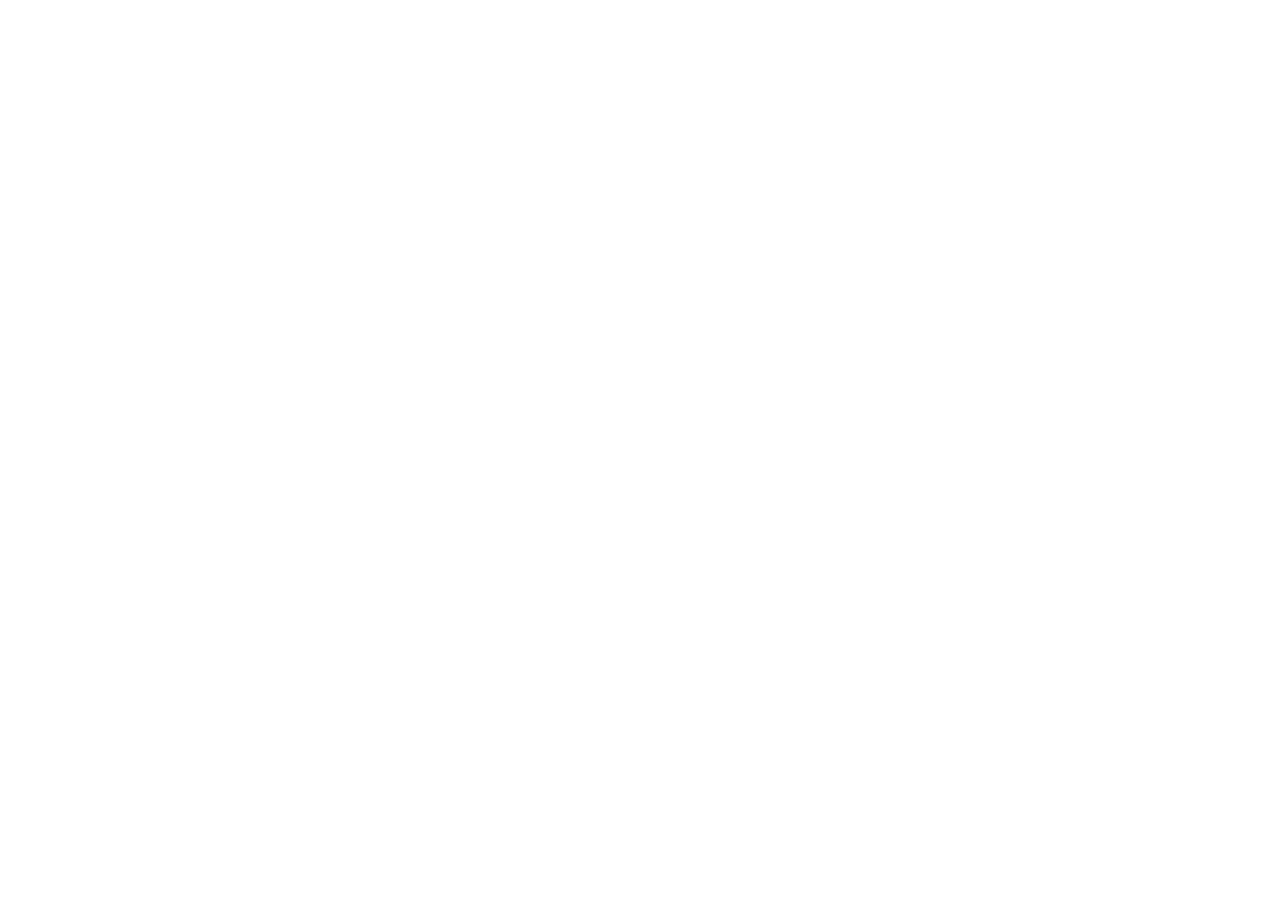
==== index.html @ 9c0ed41f "Init : création du dépôt, arborescence des fichiers et structure HTML de base" ====
<!DOCTYPE html>
<html lang="fr">
<head>
    <meta charset="UTF-8">
    <meta name="viewport" content="width=device-width, initial-scale=1.0">
    <title>AfriTalent - Accueil</title>
    <link href="https://cdn.jsdelivr.net/npm/bootstrap@5.3.3/dist/css/bootstrap.min.css" rel="stylesheet">
    <link rel="stylesheet" href="css/style.css">
</head>
<body>
    
    <script src="js/main.js"></script>
</body>
</html>
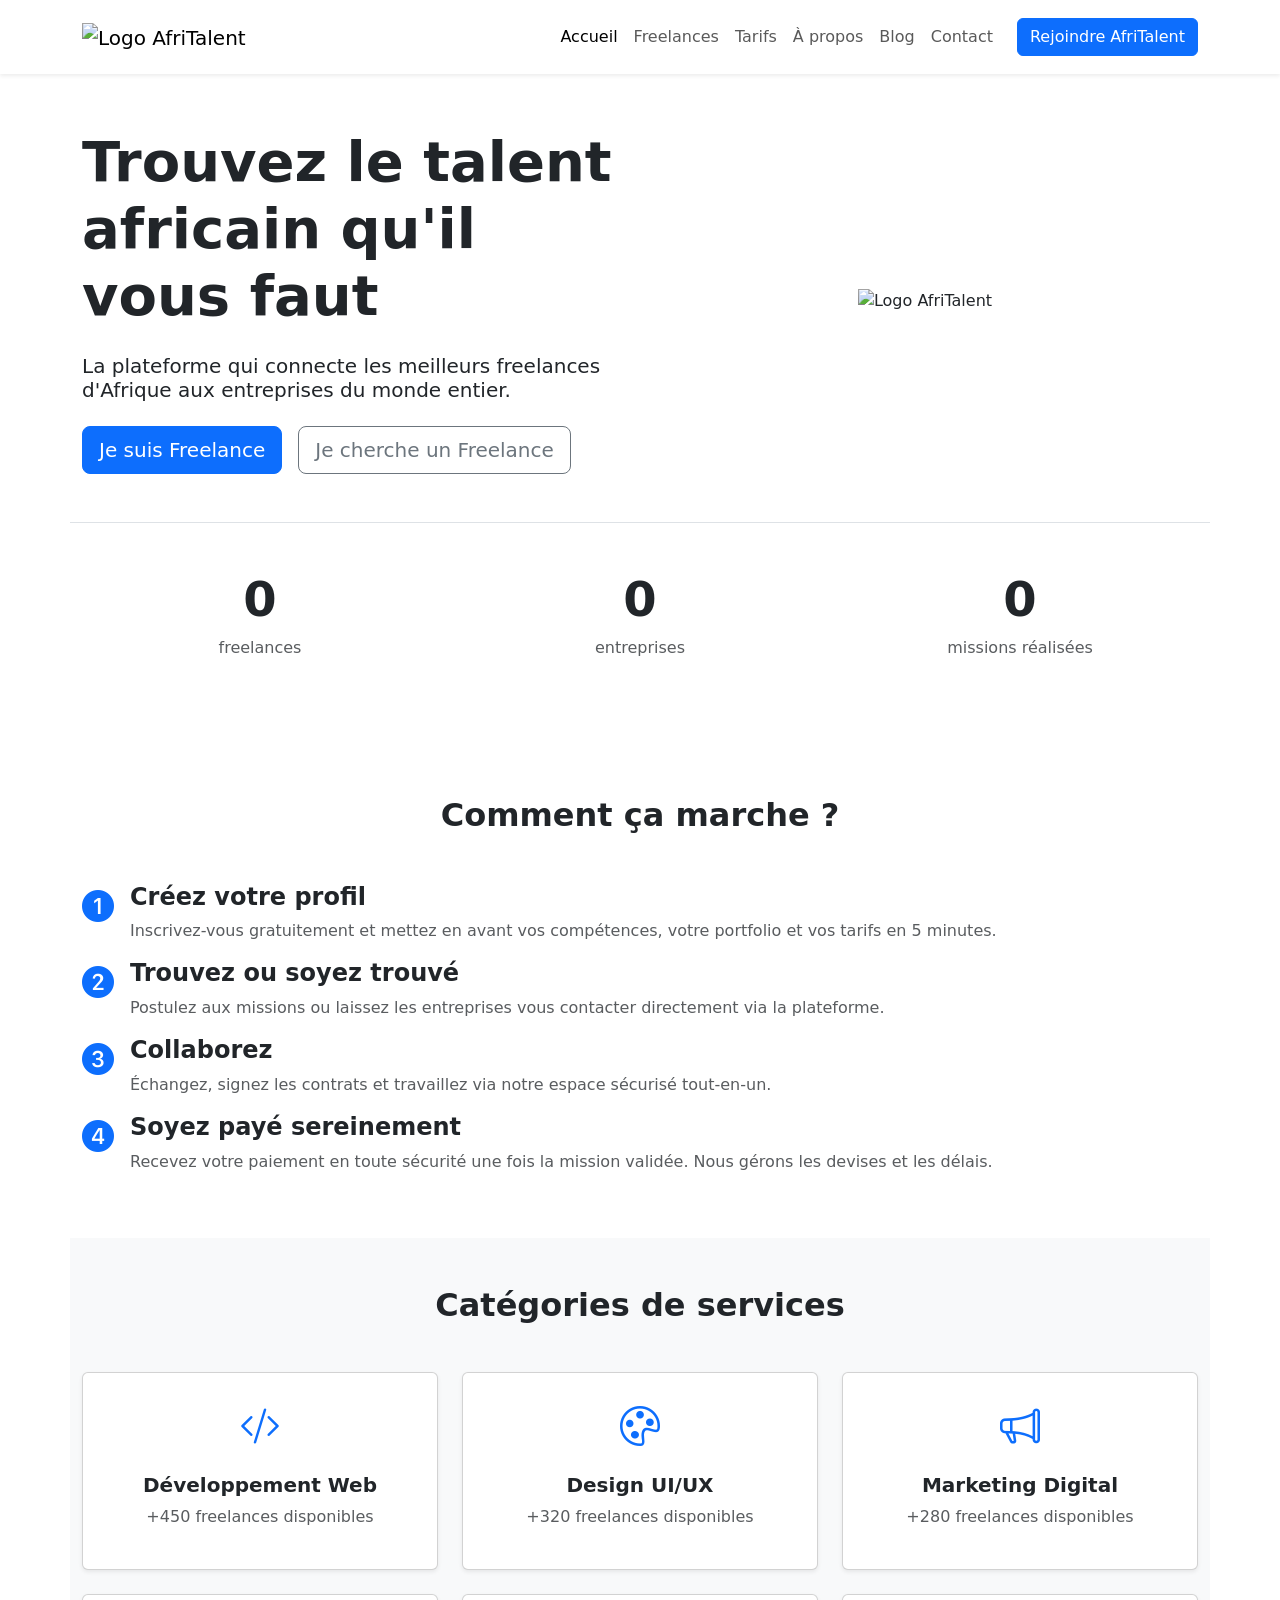
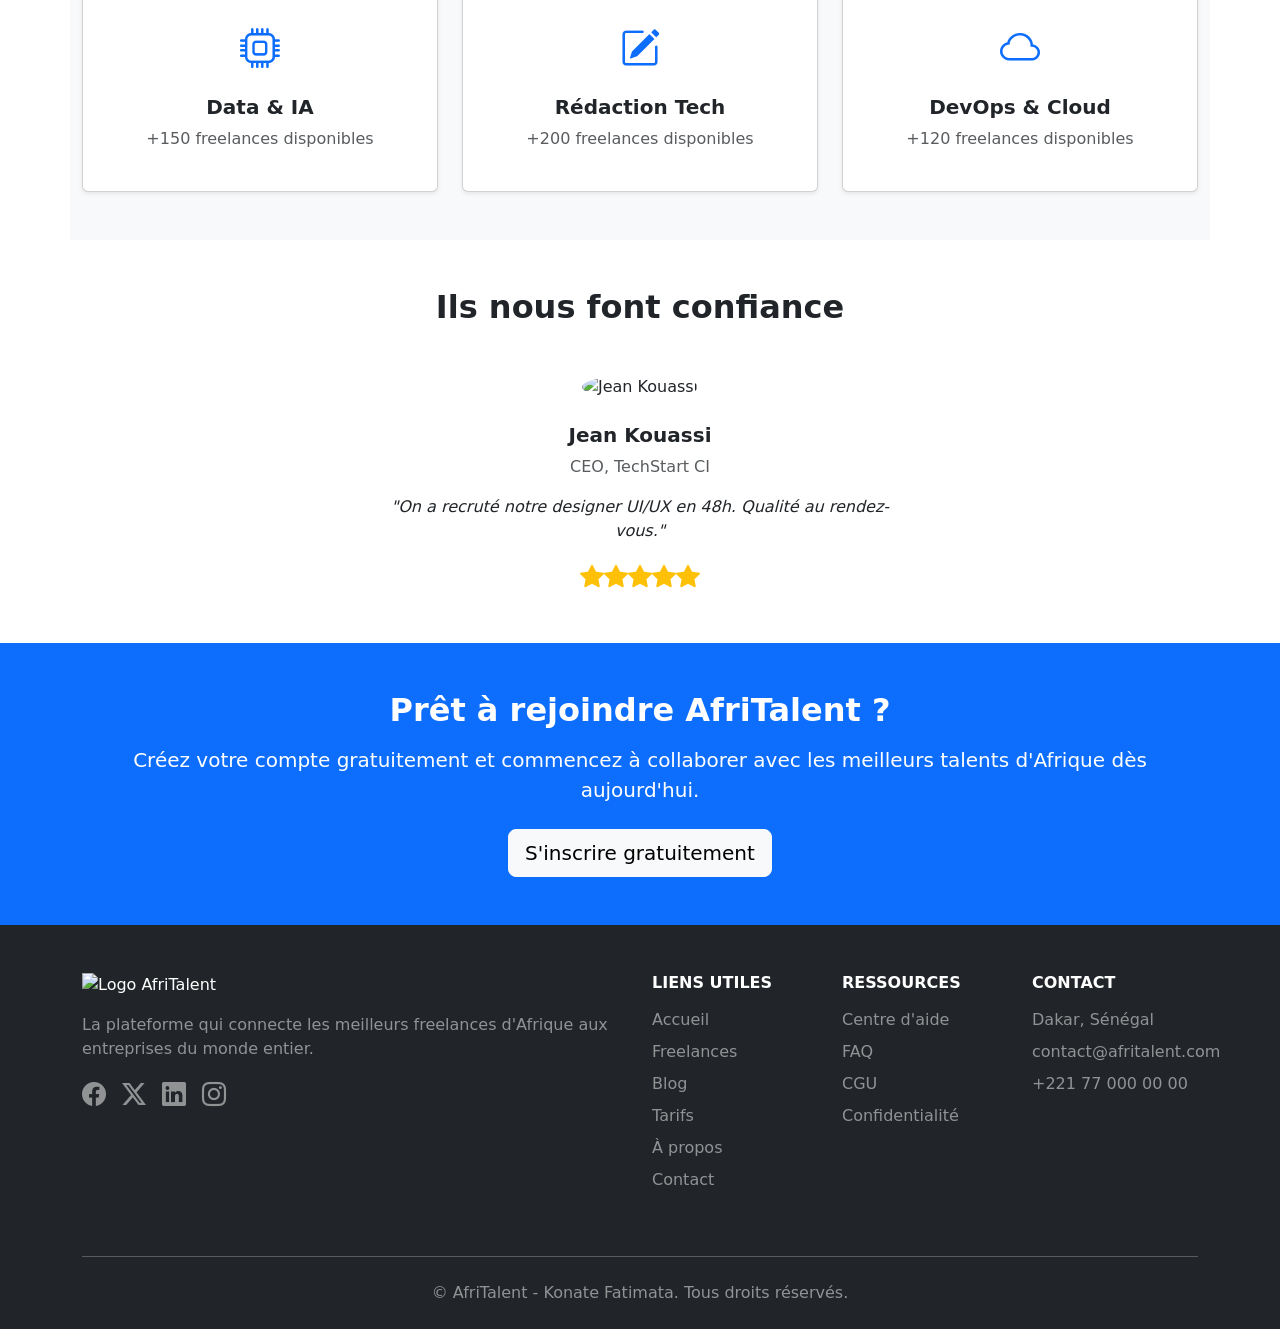
==== commit ca69531a: "feat: ajout pages about et contact avec validation JS" ====
--- a/index.html
+++ b/index.html
@@ -5,10 +5,284 @@
     <meta name="viewport" content="width=device-width, initial-scale=1.0">
     <title>AfriTalent - Accueil</title>
     <link href="https://cdn.jsdelivr.net/npm/bootstrap@5.3.3/dist/css/bootstrap.min.css" rel="stylesheet">
+    <link href="https://cdn.jsdelivr.net/npm/bootstrap-icons@1.11.3/font/bootstrap-icons.css" rel="stylesheet">
+    <link rel="preconnect" href="https://fonts.googleapis.com">
+    <link rel="preconnect" href="https://fonts.gstatic.com" crossorigin>
+    <link href="https://fonts.googleapis.com/css2?family=Inter:wght@400;600;700;800&display=swap" rel="stylesheet">
     <link rel="stylesheet" href="css/style.css">
 </head>
 <body>
-    
+    <header>
+        <nav class="navbar navbar-expand-lg bg-white shadow-sm py-3 fixed-top">
+            <div class="container">
+                <a class="navbar-brand" href="index.html">
+                    <img src="https://via.placeholder.com/120x40?text=AfriTalent" alt="Logo AfriTalent">
+                </a>
+                <button class="navbar-toggler" type="button" data-bs-toggle="collapse" data-bs-target="#navbarNav">
+                    <span class="navbar-toggler-icon"></span>
+                </button>
+                <div class="collapse navbar-collapse" id="navbarNav">
+                    <ul class="navbar-nav ms-auto align-items-center">
+                        <li class="nav-item"><a class="nav-link active" href="index.html">Accueil</a></li>
+                        <li class="nav-item"><a class="nav-link" href="freelances.html">Freelances</a></li>
+                        <li class="nav-item"><a class="nav-link" href="tarifs.html">Tarifs</a></li>
+                        <li class="nav-item"><a class="nav-link" href="about.html">À propos</a></li>
+                        <li class="nav-item"><a class="nav-link" href="#">Blog</a></li>
+                        <li class="nav-item"><a class="nav-link" href="contact.html">Contact</a></li>
+                        <li class="nav-item ms-lg-3">
+                            <a class="btn btn-primary" href="#">Rejoindre AfriTalent</a>
+                        </li>
+                    </ul>
+                </div>
+            </div>
+        </nav>
+    </header>
+
+    <main style="margin-top: 80px;">
+        <!-- SECTION HERO -->
+        <section class="container py-5">
+            <div class="row align-items-center">
+                <div class="col-lg-6">
+                    <h1 class="display-4 fw-bold mb-4">Trouvez le talent africain qu'il vous faut</h1>
+                    <h2 class="lead mb-4">La plateforme qui connecte les meilleurs freelances d'Afrique aux entreprises du monde entier.</h2>
+                    <div class="d-flex gap-3">
+                        <a href="freelances.html" class="btn btn-primary btn-lg">Je suis Freelance</a>
+                        <a href="#" class="btn btn-outline-secondary btn-lg">Je cherche un Freelance</a>
+                    </div>
+                </div>
+                <div class="col-lg-6 text-center">
+                    <img src="https://via.placeholder.com/500x400?text=AfriTalent+Logo" alt="Logo AfriTalent" class="img-fluid">
+                </div>
+            </div>
+        </section>
+
+        <!-- SECTION STATS -->
+        <section class="container text-center py-5 border-top">
+            <div class="row">
+                <div class="col-md-4 mb-4">
+                    <h2 class="display-5 fw-bold counter" data-target="500">0</h2>
+                    <p class="text-muted">freelances</p>
+                </div>
+                <div class="col-md-4 mb-4">
+                    <h2 class="display-5 fw-bold counter" data-target="800">0</h2>
+                    <p class="text-muted">entreprises</p>
+                </div>
+                <div class="col-md-4 mb-4">
+                    <h2 class="display-5 fw-bold counter" data-target="12000">0</h2>
+                    <p class="text-muted">missions réalisées</p>
+                </div>
+            </div>
+        </section>
+
+        <!-- SECTION COMMENT ÇA MARCHE - BENTO GRID -->
+<section class="container py-5">
+    <h2 class="fw-bold text-center mb-5">Comment ça marche ?</h2>
+    <div class="bento-grid">
+        <div class="bento-item bento-1">
+            <div class="d-flex align-items-start gap-3">
+                <i class="bi bi-1-circle-fill text-primary fs-2"></i>
+                <div>
+                    <h4 class="fw-bold">Créez votre profil</h4>
+                    <p class="text-muted">Inscrivez-vous gratuitement et mettez en avant vos compétences, votre portfolio et vos tarifs en 5 minutes.</p>
+                </div>
+            </div>
+        </div> 
+        <div class="bento-item bento-2">
+            <div class="d-flex align-items-start gap-3">
+                <i class="bi bi-2-circle-fill text-primary fs-2"></i>
+                <div>
+                    <h4 class="fw-bold">Trouvez ou soyez trouvé</h4>
+                    <p class="text-muted">Postulez aux missions ou laissez les entreprises vous contacter directement via la plateforme.</p>
+                </div>
+            </div>
+        </div> 
+        <div class="bento-item bento-3">
+            <div class="d-flex align-items-start gap-3">
+                <i class="bi bi-3-circle-fill text-primary fs-2"></i>
+                <div>
+                    <h4 class="fw-bold">Collaborez</h4>
+                    <p class="text-muted">Échangez, signez les contrats et travaillez via notre espace sécurisé tout-en-un.</p>
+                </div>
+            </div>
+        </div> 
+        <div class="bento-item bento-4">
+            <div class="d-flex align-items-start gap-3">
+                <i class="bi bi-4-circle-fill text-primary fs-2"></i>
+                <div>
+                    <h4 class="fw-bold">Soyez payé sereinement</h4>
+                    <p class="text-muted">Recevez votre paiement en toute sécurité une fois la mission validée. Nous gérons les devises et les délais.</p>
+                </div>
+            </div>
+        </div>
+    </div>
+</section>
+
+        <!-- SECTION CATÉGORIES DE SERVICES -->
+<section class="container py-5 bg-light">
+    <h2 class="fw-bold text-center mb-5">Catégories de services</h2>
+    <div class="row g-4">
+        <div class="col-md-4">
+            <div class="card h-100 text-center p-4 shadow-sm service-card">
+                <i class="bi bi-code-slash text-primary fs-1 mb-3"></i>
+                <h5 class="fw-bold">Développement Web</h5>
+                <p class="text-muted">+450 freelances disponibles</p>
+            </div>
+        </div> 
+        <div class="col-md-4">
+            <div class="card h-100 text-center p-4 shadow-sm service-card">
+                <i class="bi bi-palette text-primary fs-1 mb-3"></i>
+                <h5 class="fw-bold">Design UI/UX</h5>
+                <p class="text-muted">+320 freelances disponibles</p>
+            </div>
+        </div> 
+        <div class="col-md-4">
+            <div class="card h-100 text-center p-4 shadow-sm service-card">
+                <i class="bi bi-megaphone text-primary fs-1 mb-3"></i>
+                <h5 class="fw-bold">Marketing Digital</h5>
+                <p class="text-muted">+280 freelances disponibles</p>
+            </div>
+        </div> 
+        <div class="col-md-4">
+            <div class="card h-100 text-center p-4 shadow-sm service-card">
+                <i class="bi bi-cpu text-primary fs-1 mb-3"></i>
+                <h5 class="fw-bold">Data & IA</h5>
+                <p class="text-muted">+150 freelances disponibles</p>
+            </div>
+        </div> 
+        <div class="col-md-4">
+            <div class="card h-100 text-center p-4 shadow-sm service-card">
+                <i class="bi bi-pencil-square text-primary fs-1 mb-3"></i>
+                <h5 class="fw-bold">Rédaction Tech</h5>
+                <p class="text-muted">+200 freelances disponibles</p>
+            </div>
+        </div> 
+        <div class="col-md-4">
+            <div class="card h-100 text-center p-4 shadow-sm service-card">
+                <i class="bi bi-cloud text-primary fs-1 mb-3"></i>
+                <h5 class="fw-bold">DevOps & Cloud</h5>
+                <p class="text-muted">+120 freelances disponibles</p>
+            </div>
+        </div> 
+    </div>
+</section>
+
+        <!-- SECTION TÉMOIGNAGES -->
+<section class="container py-5">
+    <h2 class="fw-bold text-center mb-5">Ils nous font confiance</h2>
+    <div id="carouselTémoignages" class="carousel slide" data-bs-ride="carousel">
+        <div class="carousel-inner">
+            <div class="carousel-item active text-center">
+                <div class="row justify-content-center">
+                    <div class="col-lg-6">
+                        <img src="https://i.pravatar.cc/100?img=1" class="rounded-circle mb-4" alt="Jean Kouassi" width="100" height="100">
+                        <h5 class="fw-bold">Jean Kouassi</h5>
+                        <p class="text-muted">CEO, TechStart CI</p>
+                        <p class="fst-italic">"On a recruté notre designer UI/UX en 48h. Qualité au rendez-vous."</p>
+                        <div class="text-warning fs-4">
+                            <i class="bi bi-star-fill"></i><i class="bi bi-star-fill"></i><i class="bi bi-star-fill"></i><i class="bi bi-star-fill"></i><i class="bi bi-star-fill"></i>
+                        </div>
+                    </div>
+                </div>
+            </div>
+            <div class="carousel-item text-center">
+                <div class="row justify-content-center">
+                    <div class="col-lg-6">
+                        <img src="https://i.pravatar.cc/100?img=5" class="rounded-circle mb-4" alt="Aminata DIOP" width="100" height="100">
+                        <h5 class="fw-bold">Aminata DIOP</h5>
+                        <p class="text-muted">Développeuse Web Freelance</p>
+                        <p class="fst-italic">"AfriTalent m'a permis de trouver des clients internationaux en 1 semaine. La plateforme est simple et les paiements sont sécurisés."</p>
+                        <div class="text-warning fs-4">
+                            <i class="bi bi-star-fill"></i><i class="bi bi-star-fill"></i><i class="bi bi-star-fill"></i><i class="bi bi-star-fill"></i><i class="bi bi-star-fill"></i>
+                        </div>
+                    </div>
+                </div>
+            </div>
+            <div class="carousel-item text-center">
+                <div class="row justify-content-center">
+                    <div class="col-lg-6">
+                        <img src="https://i.pravatar.cc/100?img=3" class="rounded-circle mb-4" alt="Moussa KANE" width="100" height="100">
+                        <h5 class="fw-bold">Moussa KANE</h5>
+                        <p class="text-muted">Designer UI/UX</p>
+                        <p class="fst-italic">"Enfin une plateforme qui valorise vraiment les talents africains. J'ai triplé mes revenus en 3 mois grâce à AfriTalent."</p>
+                        <div class="text-warning fs-4">
+                            <i class="bi bi-star-fill"></i><i class="bi bi-star-fill"></i><i class="bi bi-star-fill"></i><i class="bi bi-star-fill"></i><i class="bi bi-star-fill"></i>
+                        </div>
+                    </div>
+                </div>
+            </div>
+        </div>
+        
+        <button class="carousel-control-prev" type="button" data-bs-target="#carouselTémoignages" data-bs-slide="prev">
+            <span class="carousel-control-prev-icon" aria-hidden="true"></span>
+            <span class="visually-hidden">Précédent</span>
+        </button>
+        <button class="carousel-control-next" type="button" data-bs-target="#carouselTémoignages" data-bs-slide="next">
+            <span class="carousel-control-next-icon" aria-hidden="true"></span>
+            <span class="visually-hidden">Suivant</span>
+        </button>
+    </div>
+</section>
+
+        <!-- SECTION APPEL À L'ACTION CTA -->
+        <section class="container-fluid text-center py-5 bg-primary text-white">
+            <div class="container">
+                <h2 class="fw-bold mb-3">Prêt à rejoindre AfriTalent ?</h2>
+                <p class="lead mb-4">Créez votre compte gratuitement et commencez à collaborer avec les meilleurs talents d'Afrique dès aujourd'hui.</p>
+                <a href="#" class="btn btn-light btn-lg">S'inscrire gratuitement</a>
+            </div>
+        </section>
+    </main>
+
+    <footer class="bg-dark text-white pt-5 pb-4">
+        <div class="container">
+            <div class="row">
+                <div class="col-lg-6 mb-4">
+                    <img src="https://via.placeholder.com/120x40?text=AfriTalent" alt="Logo AfriTalent" class="mb-3">
+                    <p class="text-white-50">La plateforme qui connecte les meilleurs freelances d'Afrique aux entreprises du monde entier.</p>
+                    <div class="d-flex gap-3">
+                        <a href="#" class="text-white-50"><i class="bi bi-facebook fs-4"></i></a>
+                        <a href="#" class="text-white-50"><i class="bi bi-twitter-x fs-4"></i></a>
+                        <a href="#" class="text-white-50"><i class="bi bi-linkedin fs-4"></i></a>
+                        <a href="#" class="text-white-50"><i class="bi bi-instagram fs-4"></i></a>
+                    </div>
+                </div>
+                <div class="col-lg-2 col-md-6 mb-4">
+                    <h6 class="fw-bold mb-3">LIENS UTILES</h6>
+                    <ul class="list-unstyled">
+                        <li class="mb-2"><a href="index.html" class="text-white-50 text-decoration-none">Accueil</a></li>
+                        <li class="mb-2"><a href="freelances.html" class="text-white-50 text-decoration-none">Freelances</a></li>
+                        <li class="mb-2"><a href="#" class="text-white-50 text-decoration-none">Blog</a></li>
+                        <li class="mb-2"><a href="tarifs.html" class="text-white-50 text-decoration-none">Tarifs</a></li>
+                        <li class="mb-2"><a href="about.html" class="text-white-50 text-decoration-none">À propos</a></li>
+                        <li class="mb-2"><a href="contact.html" class="text-white-50 text-decoration-none">Contact</a></li>
+                    </ul>
+                </div>
+                <div class="col-lg-2 col-md-6 mb-4">
+                    <h6 class="fw-bold mb-3">RESSOURCES</h6>
+                    <ul class="list-unstyled">
+                        <li class="mb-2"><a href="#" class="text-white-50 text-decoration-none">Centre d'aide</a></li>
+                        <li class="mb-2"><a href="#" class="text-white-50 text-decoration-none">FAQ</a></li>
+                        <li class="mb-2"><a href="#" class="text-white-50 text-decoration-none">CGU</a></li>
+                        <li class="mb-2"><a href="#" class="text-white-50 text-decoration-none">Confidentialité</a></li>
+                    </ul>
+                </div>
+                <div class="col-lg-2 col-md-6 mb-4">
+                    <h6 class="fw-bold mb-3">CONTACT</h6>
+                    <ul class="list-unstyled text-white-50">
+                        <li class="mb-2">Dakar, Sénégal</li>
+                        <li class="mb-2">contact@afritalent.com</li>
+                        <li class="mb-2">+221 77 000 00 00</li>
+                    </ul>
+                </div>
+            </div>
+            <hr class="my-4 bg-secondary">
+            <div class="text-center text-white-50">
+                <p class="mb-0">&copy; <span id="currentYear"></span> AfriTalent - Konate Fatimata. Tous droits réservés.</p>
+            </div>
+        </div>
+    </footer>
+
+    <script src="https://cdn.jsdelivr.net/npm/bootstrap@5.3.3/dist/js/bootstrap.bundle.min.js"></script>
     <script src="js/main.js"></script>
 </body>
 </html>
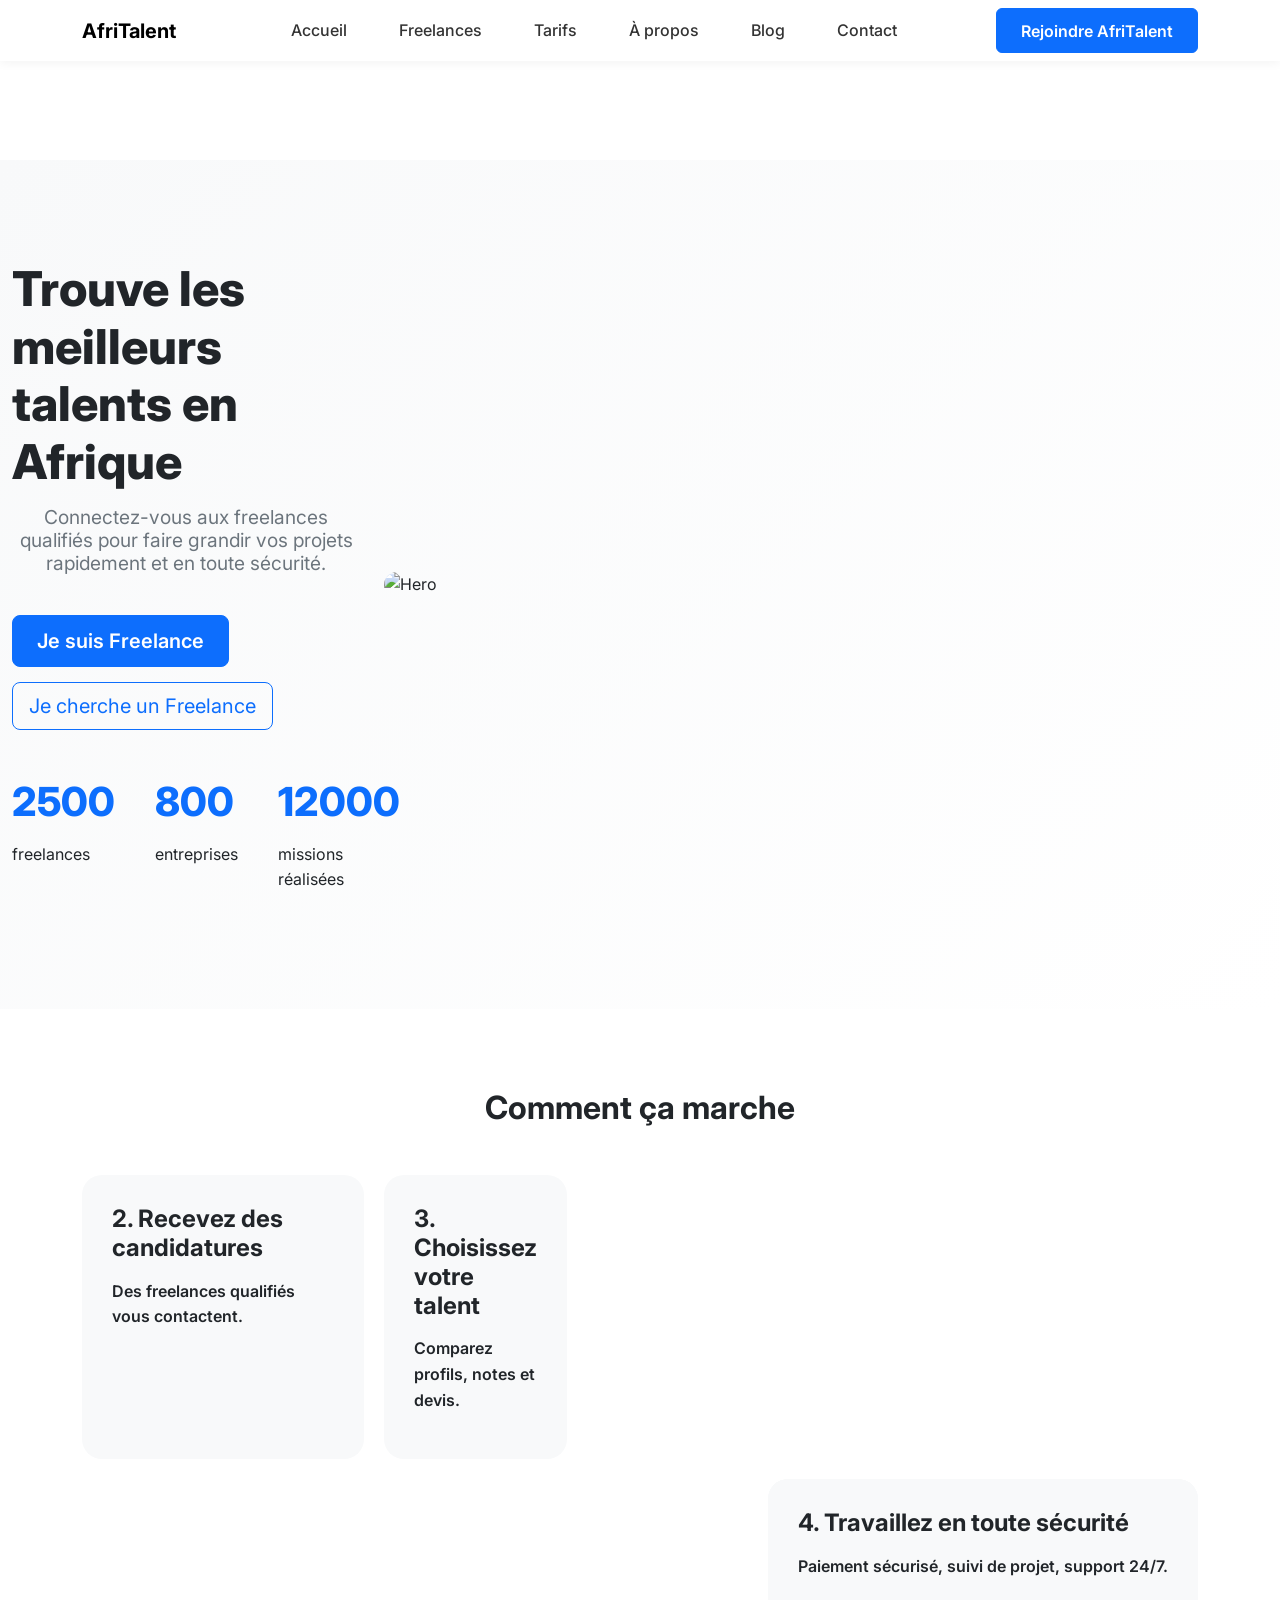
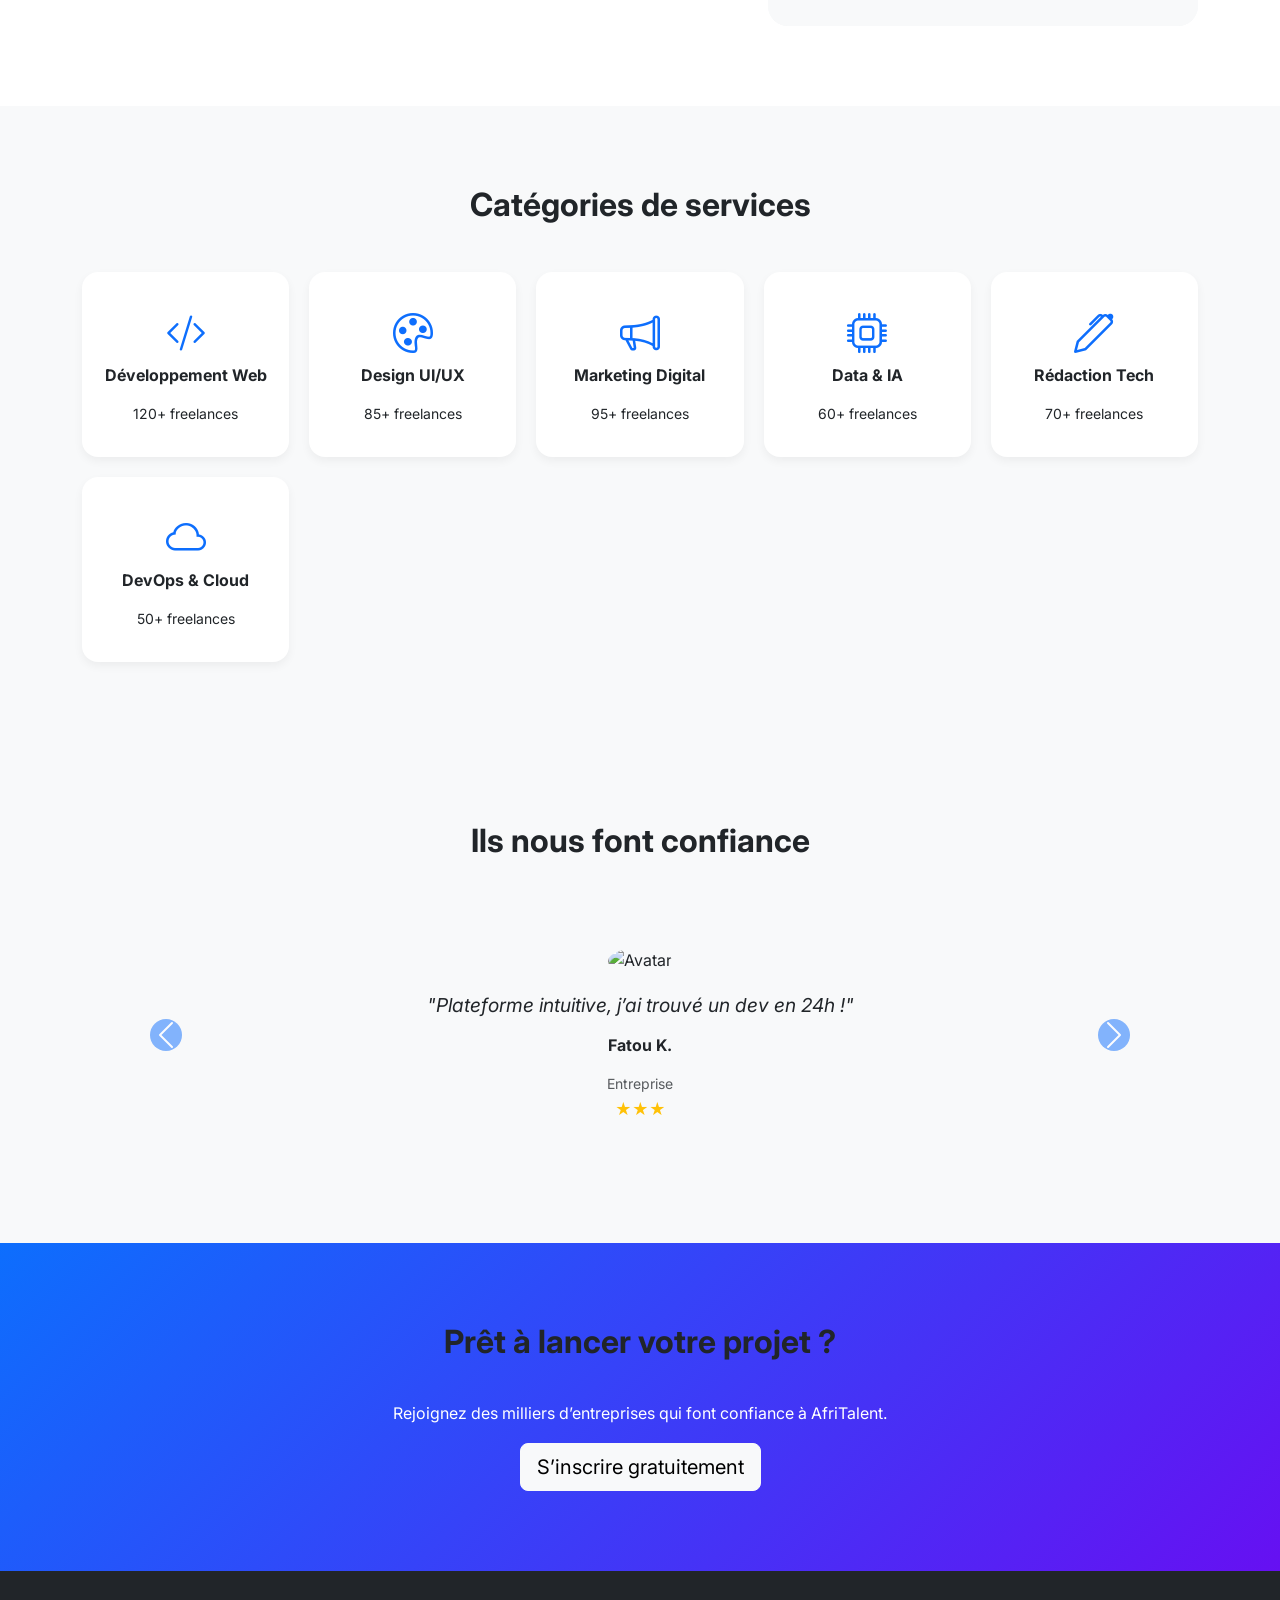
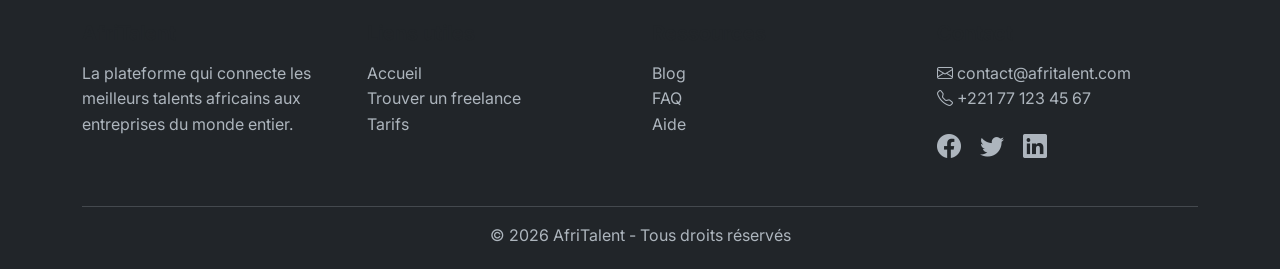
==== commit 05a38463: "Commit 4 : Page d'accueil complète - hero, bento, services, témoignages, CTA, footer" ====
--- a/index.html
+++ b/index.html
@@ -1,288 +1,228 @@
 <!DOCTYPE html>
 <html lang="fr">
 <head>
-    <meta charset="UTF-8">
-    <meta name="viewport" content="width=device-width, initial-scale=1.0">
-    <title>AfriTalent - Accueil</title>
-    <link href="https://cdn.jsdelivr.net/npm/bootstrap@5.3.3/dist/css/bootstrap.min.css" rel="stylesheet">
-    <link href="https://cdn.jsdelivr.net/npm/bootstrap-icons@1.11.3/font/bootstrap-icons.css" rel="stylesheet">
-    <link rel="preconnect" href="https://fonts.googleapis.com">
-    <link rel="preconnect" href="https://fonts.gstatic.com" crossorigin>
-    <link href="https://fonts.googleapis.com/css2?family=Inter:wght@400;600;700;800&display=swap" rel="stylesheet">
-    <link rel="stylesheet" href="css/style.css">
+  <meta charset="UTF-8">
+  <meta name="viewport" content="width=device-width, initial-scale=1.0">
+  <title>AfriTalent - Accueil</title>
+
+  <link href="https://cdn.jsdelivr.net/npm/bootstrap@5.3.3/dist/css/bootstrap.min.css" rel="stylesheet">
+  <link href="https://cdn.jsdelivr.net/npm/bootstrap-icons@1.11.3/font/bootstrap-icons.css" rel="stylesheet">
+  <link href="https://fonts.googleapis.com/css2?family=Inter:wght@400;600;700;800&display=swap" rel="stylesheet">
+  <link rel="stylesheet" href="css/style.css">
 </head>
 <body>
-    <header>
-        <nav class="navbar navbar-expand-lg bg-white shadow-sm py-3 fixed-top">
-            <div class="container">
-                <a class="navbar-brand" href="index.html">
-                    <img src="https://via.placeholder.com/120x40?text=AfriTalent" alt="Logo AfriTalent">
-                </a>
-                <button class="navbar-toggler" type="button" data-bs-toggle="collapse" data-bs-target="#navbarNav">
-                    <span class="navbar-toggler-icon"></span>
-                </button>
-                <div class="collapse navbar-collapse" id="navbarNav">
-                    <ul class="navbar-nav ms-auto align-items-center">
-                        <li class="nav-item"><a class="nav-link active" href="index.html">Accueil</a></li>
-                        <li class="nav-item"><a class="nav-link" href="freelances.html">Freelances</a></li>
-                        <li class="nav-item"><a class="nav-link" href="tarifs.html">Tarifs</a></li>
-                        <li class="nav-item"><a class="nav-link" href="about.html">À propos</a></li>
-                        <li class="nav-item"><a class="nav-link" href="#">Blog</a></li>
-                        <li class="nav-item"><a class="nav-link" href="contact.html">Contact</a></li>
-                        <li class="nav-item ms-lg-3">
-                            <a class="btn btn-primary" href="#">Rejoindre AfriTalent</a>
-                        </li>
-                    </ul>
-                </div>
-            </div>
-        </nav>
-    </header>
-
-    <main style="margin-top: 80px;">
-        <!-- SECTION HERO -->
-        <section class="container py-5">
-            <div class="row align-items-center">
-                <div class="col-lg-6">
-                    <h1 class="display-4 fw-bold mb-4">Trouvez le talent africain qu'il vous faut</h1>
-                    <h2 class="lead mb-4">La plateforme qui connecte les meilleurs freelances d'Afrique aux entreprises du monde entier.</h2>
-                    <div class="d-flex gap-3">
-                        <a href="freelances.html" class="btn btn-primary btn-lg">Je suis Freelance</a>
-                        <a href="#" class="btn btn-outline-secondary btn-lg">Je cherche un Freelance</a>
-                    </div>
-                </div>
-                <div class="col-lg-6 text-center">
-                    <img src="https://via.placeholder.com/500x400?text=AfriTalent+Logo" alt="Logo AfriTalent" class="img-fluid">
-                </div>
-            </div>
-        </section>
-
-        <!-- SECTION STATS -->
-        <section class="container text-center py-5 border-top">
-            <div class="row">
-                <div class="col-md-4 mb-4">
-                    <h2 class="display-5 fw-bold counter" data-target="500">0</h2>
-                    <p class="text-muted">freelances</p>
-                </div>
-                <div class="col-md-4 mb-4">
-                    <h2 class="display-5 fw-bold counter" data-target="800">0</h2>
-                    <p class="text-muted">entreprises</p>
-                </div>
-                <div class="col-md-4 mb-4">
-                    <h2 class="display-5 fw-bold counter" data-target="12000">0</h2>
-                    <p class="text-muted">missions réalisées</p>
-                </div>
-            </div>
-        </section>
-
-        <!-- SECTION COMMENT ÇA MARCHE - BENTO GRID -->
-<section class="container py-5">
-    <h2 class="fw-bold text-center mb-5">Comment ça marche ?</h2>
-    <div class="bento-grid">
-        <div class="bento-item bento-1">
-            <div class="d-flex align-items-start gap-3">
-                <i class="bi bi-1-circle-fill text-primary fs-2"></i>
-                <div>
-                    <h4 class="fw-bold">Créez votre profil</h4>
-                    <p class="text-muted">Inscrivez-vous gratuitement et mettez en avant vos compétences, votre portfolio et vos tarifs en 5 minutes.</p>
-                </div>
-            </div>
-        </div> 
-        <div class="bento-item bento-2">
-            <div class="d-flex align-items-start gap-3">
-                <i class="bi bi-2-circle-fill text-primary fs-2"></i>
-                <div>
-                    <h4 class="fw-bold">Trouvez ou soyez trouvé</h4>
-                    <p class="text-muted">Postulez aux missions ou laissez les entreprises vous contacter directement via la plateforme.</p>
-                </div>
-            </div>
-        </div> 
-        <div class="bento-item bento-3">
-            <div class="d-flex align-items-start gap-3">
-                <i class="bi bi-3-circle-fill text-primary fs-2"></i>
-                <div>
-                    <h4 class="fw-bold">Collaborez</h4>
-                    <p class="text-muted">Échangez, signez les contrats et travaillez via notre espace sécurisé tout-en-un.</p>
-                </div>
-            </div>
-        </div> 
-        <div class="bento-item bento-4">
-            <div class="d-flex align-items-start gap-3">
-                <i class="bi bi-4-circle-fill text-primary fs-2"></i>
-                <div>
-                    <h4 class="fw-bold">Soyez payé sereinement</h4>
-                    <p class="text-muted">Recevez votre paiement en toute sécurité une fois la mission validée. Nous gérons les devises et les délais.</p>
-                </div>
-            </div>
-        </div>
+
+  <!-- NAVBAR -->
+  <header>
+    <nav class="navbar navbar-expand-lg bg-white fixed-top">
+      <div class="container">
+        <a class="navbar-brand fw-bold" href="index.html">AfriTalent</a>
+        <button class="navbar-toggler" type="button" data-bs-toggle="collapse" data-bs-target="#navbarNav">
+          <span class="navbar-toggler-icon"></span>
+        </button>
+        <div class="collapse navbar-collapse" id="navbarNav">
+          <ul class="navbar-nav mx-auto">
+            <li class="nav-item"><a class="nav-link" href="index.html">Accueil</a></li>
+            <li class="nav-item"><a class="nav-link" href="freelances.html">Freelances</a></li>
+            <li class="nav-item"><a class="nav-link" href="tarifs.html">Tarifs</a></li>
+            <li class="nav-item"><a class="nav-link" href="apropos.html">À propos</a></li>
+            <li class="nav-item"><a class="nav-link" href="blog.html">Blog</a></li>
+            <li class="nav-item"><a class="nav-link" href="contact.html">Contact</a></li>
+          </ul>
+          <a href="inscription.html" class="btn btn-primary">Rejoindre AfriTalent</a>
+        </div>
+      </div>
+    </nav>
+  </header>
+
+  <main>
+    <!-- HERO -->
+    <section class="hero-section">
+      <div class="container">
+        <div class="row align-items-center">
+          <div class="col-lg-6">
+            <h1>Trouve les meilleurs talents en Afrique</h1>
+            <h2>Connectez-vous aux freelances qualifiés pour faire grandir vos projets rapidement et en toute sécurité.</h2>
+            <div class="hero-cta mt-4">
+              <a href="inscription.html" class="btn btn-primary btn-lg">Je suis Freelance</a>
+              <a href="projet.html" class="btn btn-outline-primary btn-lg">Je cherche un Freelance</a>
+            </div>
+            <div class="stats-row mt-5">
+              <div class="stat-item">
+                <h3>2500</h3>
+                <p>freelances</p>
+              </div>
+              <div class="stat-item">
+                <h3>800</h3>
+                <p>entreprises</p>
+              </div>
+              <div class="stat-item">
+                <h3>12000</h3>
+                <p>missions réalisées</p>
+              </div>
+            </div>
+          </div>
+          <div class="col-lg-6">
+            <img src="img/logo-afritalent.png" alt="Hero" class="img-fluid rounded-4">
+          </div>
+        </div>
+      </div>
+    </section>
+
+    <!-- COMMENT ÇA MARCHE -->
+    <section class="bento-section">
+      <div class="container">
+        <h2 class="text-center mb-5">Comment ça marche</h2>
+        <div class="bento-grid">
+          <div class="bento-item big">
+            <h4>1. Publiez votre projet</h4>
+            <p>Décrivez ce que vous cherchez en 2 minutes.</p>
+          </div>
+          <div class="bento-item">
+            <h4>2. Recevez des candidatures</h4>
+            <p>Des freelances qualifiés vous contactent.</p>
+          </div>
+          <div class="bento-item">
+            <h4>3. Choisissez votre talent</h4>
+            <p>Comparez profils, notes et devis.</p>
+          </div>
+          <div class="bento-item wide">
+            <h4>4. Travaillez en toute sécurité</h4>
+            <p>Paiement sécurisé, suivi de projet, support 24/7.</p>
+          </div>
+        </div>
+      </div>
+    </section>
+
+    <!-- SERVICES -->
+    <section class="services-section">
+      <div class="container">
+        <h2 class="text-center mb-5">Catégories de services</h2>
+        <div class="services-grid">
+          <div class="service-card">
+            <i class="bi bi-code-slash"></i>
+            <h6>Développement Web</h6>
+            <small>120+ freelances</small>
+          </div>
+          <div class="service-card">
+            <i class="bi bi-palette"></i>
+            <h6>Design UI/UX</h6>
+            <small>85+ freelances</small>
+          </div>
+          <div class="service-card">
+            <i class="bi bi-megaphone"></i>
+            <h6>Marketing Digital</h6>
+            <small>95+ freelances</small>
+          </div>
+          <div class="service-card">
+            <i class="bi bi-cpu"></i>
+            <h6>Data & IA</h6>
+            <small>60+ freelances</small>
+          </div>
+          <div class="service-card">
+            <i class="bi bi-pen"></i>
+            <h6>Rédaction Tech</h6>
+            <small>70+ freelances</small>
+          </div>
+          <div class="service-card">
+            <i class="bi bi-cloud"></i>
+            <h6>DevOps & Cloud</h6>
+            <small>50+ freelances</small>
+          </div>
+        </div>
+      </div>
+    </section>
+
+    <!-- TEMOIGNAGES -->
+    <section class="testimonial-section">
+      <div class="container">
+        <h2 class="text-center mb-5">Ils nous font confiance</h2>
+        <div id="testimonialCarousel" class="carousel slide" data-bs-ride="carousel">
+          <div class="carousel-inner">
+            <div class="carousel-item active">
+              <img src="https://i.pravatar.cc/80?img=1" class="rounded-circle mb-3" alt="Avatar">
+              <p>"Plateforme intuitive, j’ai trouvé un dev en 24h !"</p>
+              <h6>Fatou K.</h6>
+              <small class="text-muted">Entreprise</small>
+              <div class="text-warning">★★★</div>
+            </div>
+            <div class="carousel-item">
+              <img src="https://i.pravatar.cc/80?img=2" class="rounded-circle mb-3" alt="Avatar">
+              <p>"Le support est super réactif et pro."</p>
+              <h6>Mamadou D.</h6>
+              <small class="text-muted">Freelance</small>
+              <div class="text-warning">★★★</div>
+            </div>
+            <div class="carousel-item">
+              <img src="https://i.pravatar.cc/80?img=3" class="rounded-circle mb-3" alt="Avatar">
+              <p>"Interface clean, je recommande à 100%."</p>
+              <h6>Aïcha S.</h6>
+              <small class="text-muted">Startup</small>
+              <div class="text-warning">★★★</div>
+            </div>
+          </div>
+          <button class="carousel-control-prev" type="button" data-bs-target="#testimonialCarousel" data-bs-slide="prev">
+            <span class="carousel-control-prev-icon"></span>
+          </button>
+          <button class="carousel-control-next" type="button" data-bs-target="#testimonialCarousel" data-bs-slide="next">
+            <span class="carousel-control-next-icon"></span>
+          </button>
+        </div>
+      </div>
+    </section>
+
+    <!-- CTA -->
+    <section class="cta-section">
+      <div class="container">
+        <h2>Prêt à lancer votre projet ?</h2>
+        <p>Rejoignez des milliers d’entreprises qui font confiance à AfriTalent.</p>
+        <a href="inscription.html" class="btn btn-light btn-lg">S’inscrire gratuitement</a>
+      </div>
+    </section>
+  </main>
+
+  <!-- FOOTER -->
+  <footer class="footer-section">
+    <div class="container">
+      <div class="row">
+        <div class="col-md-3 mb-4">
+          <h5>AfriTalent</h5>
+          <p>La plateforme qui connecte les meilleurs talents africains aux entreprises du monde entier.</p>
+        </div>
+        <div class="col-md-3 mb-4">
+          <h5>Liens utiles</h5>
+          <ul class="list-unstyled">
+            <li><a href="index.html">Accueil</a></li>
+            <li><a href="freelances.html">Trouver un freelance</a></li>
+            <li><a href="tarifs.html">Tarifs</a></li>
+          </ul>
+        </div>
+        <div class="col-md-3 mb-4">
+          <h5>Ressources</h5>
+          <ul class="list-unstyled">
+            <li><a href="blog.html">Blog</a></li>
+            <li><a href="#">FAQ</a></li>
+            <li><a href="contact.html">Aide</a></li>
+          </ul>
+        </div>
+        <div class="col-md-3 mb-4">
+          <h5>Contact</h5>
+          <ul class="list-unstyled">
+            <li><i class="bi bi-envelope"></i> contact@afritalent.com</li>
+            <li><i class="bi bi-telephone"></i> +221 77 123 45 67</li>
+          </ul>
+          <div class="social-icons mt-3">
+            <a href="#"><i class="bi bi-facebook"></i></a>
+            <a href="#"><i class="bi bi-twitter"></i></a>
+            <a href="#"><i class="bi bi-linkedin"></i></a>
+          </div>
+        </div>
+      </div>
+      <hr>
+      <p class="text-center mb-0">© 2026 AfriTalent - Tous droits réservés</p>
     </div>
-</section>
-
-        <!-- SECTION CATÉGORIES DE SERVICES -->
-<section class="container py-5 bg-light">
-    <h2 class="fw-bold text-center mb-5">Catégories de services</h2>
-    <div class="row g-4">
-        <div class="col-md-4">
-            <div class="card h-100 text-center p-4 shadow-sm service-card">
-                <i class="bi bi-code-slash text-primary fs-1 mb-3"></i>
-                <h5 class="fw-bold">Développement Web</h5>
-                <p class="text-muted">+450 freelances disponibles</p>
-            </div>
-        </div> 
-        <div class="col-md-4">
-            <div class="card h-100 text-center p-4 shadow-sm service-card">
-                <i class="bi bi-palette text-primary fs-1 mb-3"></i>
-                <h5 class="fw-bold">Design UI/UX</h5>
-                <p class="text-muted">+320 freelances disponibles</p>
-            </div>
-        </div> 
-        <div class="col-md-4">
-            <div class="card h-100 text-center p-4 shadow-sm service-card">
-                <i class="bi bi-megaphone text-primary fs-1 mb-3"></i>
-                <h5 class="fw-bold">Marketing Digital</h5>
-                <p class="text-muted">+280 freelances disponibles</p>
-            </div>
-        </div> 
-        <div class="col-md-4">
-            <div class="card h-100 text-center p-4 shadow-sm service-card">
-                <i class="bi bi-cpu text-primary fs-1 mb-3"></i>
-                <h5 class="fw-bold">Data & IA</h5>
-                <p class="text-muted">+150 freelances disponibles</p>
-            </div>
-        </div> 
-        <div class="col-md-4">
-            <div class="card h-100 text-center p-4 shadow-sm service-card">
-                <i class="bi bi-pencil-square text-primary fs-1 mb-3"></i>
-                <h5 class="fw-bold">Rédaction Tech</h5>
-                <p class="text-muted">+200 freelances disponibles</p>
-            </div>
-        </div> 
-        <div class="col-md-4">
-            <div class="card h-100 text-center p-4 shadow-sm service-card">
-                <i class="bi bi-cloud text-primary fs-1 mb-3"></i>
-                <h5 class="fw-bold">DevOps & Cloud</h5>
-                <p class="text-muted">+120 freelances disponibles</p>
-            </div>
-        </div> 
-    </div>
-</section>
-
-        <!-- SECTION TÉMOIGNAGES -->
-<section class="container py-5">
-    <h2 class="fw-bold text-center mb-5">Ils nous font confiance</h2>
-    <div id="carouselTémoignages" class="carousel slide" data-bs-ride="carousel">
-        <div class="carousel-inner">
-            <div class="carousel-item active text-center">
-                <div class="row justify-content-center">
-                    <div class="col-lg-6">
-                        <img src="https://i.pravatar.cc/100?img=1" class="rounded-circle mb-4" alt="Jean Kouassi" width="100" height="100">
-                        <h5 class="fw-bold">Jean Kouassi</h5>
-                        <p class="text-muted">CEO, TechStart CI</p>
-                        <p class="fst-italic">"On a recruté notre designer UI/UX en 48h. Qualité au rendez-vous."</p>
-                        <div class="text-warning fs-4">
-                            <i class="bi bi-star-fill"></i><i class="bi bi-star-fill"></i><i class="bi bi-star-fill"></i><i class="bi bi-star-fill"></i><i class="bi bi-star-fill"></i>
-                        </div>
-                    </div>
-                </div>
-            </div>
-            <div class="carousel-item text-center">
-                <div class="row justify-content-center">
-                    <div class="col-lg-6">
-                        <img src="https://i.pravatar.cc/100?img=5" class="rounded-circle mb-4" alt="Aminata DIOP" width="100" height="100">
-                        <h5 class="fw-bold">Aminata DIOP</h5>
-                        <p class="text-muted">Développeuse Web Freelance</p>
-                        <p class="fst-italic">"AfriTalent m'a permis de trouver des clients internationaux en 1 semaine. La plateforme est simple et les paiements sont sécurisés."</p>
-                        <div class="text-warning fs-4">
-                            <i class="bi bi-star-fill"></i><i class="bi bi-star-fill"></i><i class="bi bi-star-fill"></i><i class="bi bi-star-fill"></i><i class="bi bi-star-fill"></i>
-                        </div>
-                    </div>
-                </div>
-            </div>
-            <div class="carousel-item text-center">
-                <div class="row justify-content-center">
-                    <div class="col-lg-6">
-                        <img src="https://i.pravatar.cc/100?img=3" class="rounded-circle mb-4" alt="Moussa KANE" width="100" height="100">
-                        <h5 class="fw-bold">Moussa KANE</h5>
-                        <p class="text-muted">Designer UI/UX</p>
-                        <p class="fst-italic">"Enfin une plateforme qui valorise vraiment les talents africains. J'ai triplé mes revenus en 3 mois grâce à AfriTalent."</p>
-                        <div class="text-warning fs-4">
-                            <i class="bi bi-star-fill"></i><i class="bi bi-star-fill"></i><i class="bi bi-star-fill"></i><i class="bi bi-star-fill"></i><i class="bi bi-star-fill"></i>
-                        </div>
-                    </div>
-                </div>
-            </div>
-        </div>
-        
-        <button class="carousel-control-prev" type="button" data-bs-target="#carouselTémoignages" data-bs-slide="prev">
-            <span class="carousel-control-prev-icon" aria-hidden="true"></span>
-            <span class="visually-hidden">Précédent</span>
-        </button>
-        <button class="carousel-control-next" type="button" data-bs-target="#carouselTémoignages" data-bs-slide="next">
-            <span class="carousel-control-next-icon" aria-hidden="true"></span>
-            <span class="visually-hidden">Suivant</span>
-        </button>
-    </div>
-</section>
-
-        <!-- SECTION APPEL À L'ACTION CTA -->
-        <section class="container-fluid text-center py-5 bg-primary text-white">
-            <div class="container">
-                <h2 class="fw-bold mb-3">Prêt à rejoindre AfriTalent ?</h2>
-                <p class="lead mb-4">Créez votre compte gratuitement et commencez à collaborer avec les meilleurs talents d'Afrique dès aujourd'hui.</p>
-                <a href="#" class="btn btn-light btn-lg">S'inscrire gratuitement</a>
-            </div>
-        </section>
-    </main>
-
-    <footer class="bg-dark text-white pt-5 pb-4">
-        <div class="container">
-            <div class="row">
-                <div class="col-lg-6 mb-4">
-                    <img src="https://via.placeholder.com/120x40?text=AfriTalent" alt="Logo AfriTalent" class="mb-3">
-                    <p class="text-white-50">La plateforme qui connecte les meilleurs freelances d'Afrique aux entreprises du monde entier.</p>
-                    <div class="d-flex gap-3">
-                        <a href="#" class="text-white-50"><i class="bi bi-facebook fs-4"></i></a>
-                        <a href="#" class="text-white-50"><i class="bi bi-twitter-x fs-4"></i></a>
-                        <a href="#" class="text-white-50"><i class="bi bi-linkedin fs-4"></i></a>
-                        <a href="#" class="text-white-50"><i class="bi bi-instagram fs-4"></i></a>
-                    </div>
-                </div>
-                <div class="col-lg-2 col-md-6 mb-4">
-                    <h6 class="fw-bold mb-3">LIENS UTILES</h6>
-                    <ul class="list-unstyled">
-                        <li class="mb-2"><a href="index.html" class="text-white-50 text-decoration-none">Accueil</a></li>
-                        <li class="mb-2"><a href="freelances.html" class="text-white-50 text-decoration-none">Freelances</a></li>
-                        <li class="mb-2"><a href="#" class="text-white-50 text-decoration-none">Blog</a></li>
-                        <li class="mb-2"><a href="tarifs.html" class="text-white-50 text-decoration-none">Tarifs</a></li>
-                        <li class="mb-2"><a href="about.html" class="text-white-50 text-decoration-none">À propos</a></li>
-                        <li class="mb-2"><a href="contact.html" class="text-white-50 text-decoration-none">Contact</a></li>
-                    </ul>
-                </div>
-                <div class="col-lg-2 col-md-6 mb-4">
-                    <h6 class="fw-bold mb-3">RESSOURCES</h6>
-                    <ul class="list-unstyled">
-                        <li class="mb-2"><a href="#" class="text-white-50 text-decoration-none">Centre d'aide</a></li>
-                        <li class="mb-2"><a href="#" class="text-white-50 text-decoration-none">FAQ</a></li>
-                        <li class="mb-2"><a href="#" class="text-white-50 text-decoration-none">CGU</a></li>
-                        <li class="mb-2"><a href="#" class="text-white-50 text-decoration-none">Confidentialité</a></li>
-                    </ul>
-                </div>
-                <div class="col-lg-2 col-md-6 mb-4">
-                    <h6 class="fw-bold mb-3">CONTACT</h6>
-                    <ul class="list-unstyled text-white-50">
-                        <li class="mb-2">Dakar, Sénégal</li>
-                        <li class="mb-2">contact@afritalent.com</li>
-                        <li class="mb-2">+221 77 000 00 00</li>
-                    </ul>
-                </div>
-            </div>
-            <hr class="my-4 bg-secondary">
-            <div class="text-center text-white-50">
-                <p class="mb-0">&copy; <span id="currentYear"></span> AfriTalent - Konate Fatimata. Tous droits réservés.</p>
-            </div>
-        </div>
-    </footer>
-
-    <script src="https://cdn.jsdelivr.net/npm/bootstrap@5.3.3/dist/js/bootstrap.bundle.min.js"></script>
-    <script src="js/main.js"></script>
+  </footer>
+
+  <script src="https://cdn.jsdelivr.net/npm/bootstrap@5.3.3/dist/js/bootstrap.bundle.min.js"></script>
 </body>
 </html>
--- a/css/style.css
+++ b/css/style.css
@@ -0,0 +1,466 @@
+/* ======================================== */
+/*           VARIABLES CSS :ROOT            */
+/* ======================================== */
+:root {
+    /* Palette 5 couleurs max */
+    --couleur-primaire: #0d6efd;      /* Bleu Bootstrap */
+    --couleur-secondaire: #6c757d;    /* Gris */
+    --couleur-sombre: #212529;        /* Noir/texte */
+    --couleur-claire: #f8f9fa;        /* Fond gris clair */
+    --couleur-accent: #0dcaf0;        /* Cyan accent */
+    
+    /* Typographie */
+    --font-titre: 'Inter', sans-serif;
+    --font-corps: 'Inter', sans-serif;
+    
+    /* Espacements */
+    --espacement-sm: 1rem;
+    --espacement-md: 2rem;
+    --espacement-lg: 4rem;
+    
+    /* Ombres */
+    --ombre-sm: 0 2px 4px rgba(0,0,0,0.1);
+    --ombre-md: 0 4px 8px rgba(0,0,0,0.1);
+}
+
+/* ======================================== */
+/*              RESET CSS                   */
+/* ======================================== */
+* {
+    margin: 0;
+    padding: 0;
+    box-sizing: border-box;
+}
+
+/* ======================================== */
+/*           STYLES DE BASE                 */
+/* ======================================== */
+html {
+    scroll-behavior: smooth;
+}
+
+body {
+    font-family: var(--font-corps);
+    color: var(--couleur-sombre);
+    background-color: #ffffff;
+    line-height: 1.6;
+}
+
+h1, h2, h3, h4, h5, h6 {
+    font-family: var(--font-titre);
+    font-weight: 700;
+    color: var(--couleur-sombre);
+    margin-bottom: var(--espacement-sm);
+}
+
+p {
+    margin-bottom: var(--espacement-sm);
+}
+
+a {
+    color: var(--couleur-primaire);
+    text-decoration: none;
+    transition: all 0.3s ease;
+}
+
+a:hover {
+    color: var(--couleur-accent);
+}
+
+/* ======================================== */
+/*           LAYOUT GÉNÉRAL                 */
+/* ======================================== */
+/* Remplace le style="margin-top: 80px;" interdit */
+main {
+    margin-top: 80px; 
+}
+
+section {
+    padding: var(--espacement-lg) 0;
+}
+
+/* ======================================== */
+/*           NAVBAR STYLISÉE                */
+/* ======================================== */
+.navbar-brand img {
+    height: 40px;
+    width: auto;
+}
+
+.nav-link {
+    font-weight: 600;
+    color: var(--couleur-sombre) !important;
+    padding: 0.5rem 1rem !important;
+}
+
+.nav-link:hover, .nav-link.active {
+    color: var(--couleur-primaire) !important;
+}
+
+.btn-primary {
+    background-color: var(--couleur-primaire);
+    border-color: var(--couleur-primaire);
+    font-weight: 600;
+    padding: 0.6rem 1.5rem;
+}
+
+.btn-primary:hover {
+    background-color: var(--couleur-accent);
+    border-color: var(--couleur-accent);
+}
+
+/* ======================================== */
+/*           CLASSES UTILITAIRES            */
+/* ======================================== */
+.bg-light {
+    background-color: var(--couleur-claire) !important;
+}
+
+.text-primary {
+    color: var(--couleur-primaire) !important;
+}
+
+.shadow-sm {
+    box-shadow: var(--ombre-sm) !important;
+} 
+
+body {
+  font-family: 'Inter', sans-serif;
+  margin: 0;
+  padding: 0;
+}
+
+section {
+  padding: 60px 10%;
+}
+
+h2 {
+  text-align: center;
+  margin-bottom: 40px;
+  font-weight: 700;
+}
+
+/* 1. HERO ASYMÉTRIQUE */
+.hero-section {
+  display: grid;
+  grid-template-columns: 1.5fr 1fr;
+  gap: 40px;
+  align-items: center;
+  background: #f8f9fa;
+}
+
+.hero-section h1 {
+  font-size: 3rem;
+  font-weight: 800;
+}
+
+.hero-section h1 span {
+  color: #0d6efd;
+}
+
+.hero-section img {
+  width: 100%;
+  border-radius: 20px;
+}
+
+/* 2. BENTO GRID */
+.bento-grid {
+  display: grid;
+  grid-template-columns: 2fr 1fr 1fr;
+  grid-template-areas: 
+    "big small1 small2"
+    "big wide";
+  gap: 20px;
+}
+
+.bento-item {
+  background: #e9ecef;
+  padding: 30px;
+  border-radius: 16px;
+  font-weight: 600;
+}
+
+.bento-item.big { grid-area: big; }
+.bento-item.wide { grid-area: wide; }
+
+/* 3. SERVICES HOVER */
+.services-grid {
+  display: grid;
+  grid-template-columns: repeat(4, 1fr);
+  gap: 20px;
+}
+
+.service-card {
+  background: white;
+  padding: 30px;
+  text-align: center;
+  border-radius: 16px;
+  box-shadow: 0 4px 10px rgba(0,0,0,0.05);
+  transition: 0.3s ease;
+}
+
+.service-card:hover {
+  transform: translateY(-8px);
+  box-shadow: 0 12px 24px rgba(0,0,0,0.15);
+}
+
+.service-card i {
+  font-size: 2.5rem;
+  color: #0d6efd;
+}
+
+/* 4. CAROUSEL */
+.testimonial-section {
+  text-align: center;
+  background: #f8f9fa;
+}
+
+.carousel-item {
+  padding: 40px;
+}
+
+.carousel-item p {
+  font-size: 1.2rem;
+  font-style: italic;
+}
+
+/* RESPONSIVE */
+@media (max-width: 768px) {
+  .hero-section,
+  .bento-grid,
+  .services-grid {
+    grid-template-columns: 1fr;
+    grid-template-areas: none;
+  }
+}
+
+body {
+  font-family: 'Inter', sans-serif;
+  margin: 0;
+  padding: 0;
+}
+
+section {
+  padding: 60px 10%;
+}
+
+h2 {
+  text-align: center;
+  margin-bottom: 40px;
+  font-weight: 700;
+}
+
+/* 1. HERO ASYMÉTRIQUE */
+.hero-section {
+  display: grid;
+  grid-template-columns: 1.5fr 1fr;
+  gap: 40px;
+  align-items: center;
+  background: #f8f9fa;
+}
+
+.hero-section h1 {
+  font-size: 3rem;
+  font-weight: 800;
+}
+
+.hero-section h1 span {
+  color: #0d6efd;
+}
+
+.hero-section img {
+  width: 100%;
+  border-radius: 20px;
+}
+
+/* 2. BENTO GRID */
+.bento-grid {
+  display: grid;
+  grid-template-columns: 2fr 1fr 1fr;
+  grid-template-areas: 
+    "big small1 small2"
+    "big wide";
+  gap: 20px;
+}
+
+.bento-item {
+  background: #e9ecef;
+  padding: 30px;
+  border-radius: 16px;
+  font-weight: 600;
+}
+
+.bento-item.big { grid-area: big; }
+.bento-item.wide { grid-area: wide; }
+
+/* 3. SERVICES HOVER */
+.services-grid {
+  display: grid;
+  grid-template-columns: repeat(4, 1fr);
+  gap: 20px;
+}
+
+.service-card {
+  background: white;
+  padding: 30px;
+  text-align: center;
+  border-radius: 16px;
+  box-shadow: 0 4px 10px rgba(0,0,0,0.05);
+  transition: 0.3s ease;
+}
+
+.service-card:hover {
+  transform: translateY(-8px);
+  box-shadow: 0 12px 24px rgba(0,0,0,0.15);
+}
+
+body {
+  font-family: 'Inter', sans-serif;
+  padding-top: 80px;
+}
+
+/* NAVBAR */
+.navbar {
+  box-shadow: 0 2px 10px rgba(0,0,0,0.05);
+}
+.nav-link {
+  font-weight: 500;
+  margin: 0 10px;
+  color: #333 !important;
+}
+.nav-link:hover {
+  color: #0d6efd !important;
+}
+
+/* HERO */
+.hero-section {
+  padding: 100px 0;
+  background: linear-gradient(135deg, #f8f9fa 0%, #ffffff 100%);
+}
+.hero-section h1 {
+  font-size: 3rem;
+  font-weight: 800;
+  line-height: 1.2;
+}
+.hero-section h2 {
+  font-size: 1.2rem;
+  font-weight: 400;
+  color: #6c757d;
+}
+.hero-cta {
+  display: flex;
+  gap: 15px;
+  flex-wrap: wrap;
+}
+.stats-row {
+  display: flex;
+  gap: 40px;
+}
+.stat-item h3 {
+  font-size: 2.5rem;
+  font-weight: 800;
+  color: #0d6efd;
+}
+
+/* BENTO GRID */
+.bento-section {
+  padding: 80px 0;
+}
+.bento-grid {
+  display: grid;
+  grid-template-columns: 2fr 1fr 1fr;
+  grid-template-areas: 
+    "big small1 small2"
+    "big wide";
+  gap: 20px;
+}
+.bento-item {
+  background: #f8f9fa;
+  padding: 30px;
+  border-radius: 20px;
+  transition: 0.3s;
+}
+.bento-item:hover {
+  transform: translateY(-5px);
+  box-shadow: 0 10px 30px rgba(0,0,0,0.1);
+}
+.bento-item.big { grid-area: big; }
+.bento-item.wide { grid-area: wide; }
+
+/* SERVICES */
+.services-section {
+  padding: 80px 0;
+  background: #f8f9fa;
+}
+.services-grid {
+  display: grid;
+  grid-template-columns: repeat(auto-fit, minmax(180px, 1fr));
+  gap: 20px;
+}
+.service-card {
+  background: white;
+  padding: 30px 20px;
+  text-align: center;
+  border-radius: 16px;
+  transition: 0.3s;
+}
+.service-card:hover {
+  transform: translateY(-8px);
+  box-shadow: 0 12px 24px rgba(0,0,0,0.15);
+}
+.service-card i {
+  font-size: 2.5rem;
+  color: #0d6efd;
+}
+
+/* TEMOIGNAGES */
+.testimonial-section {
+  text-align: center;
+  padding: 80px 0;
+}
+.carousel-item img {
+  width: 80px;
+  height: 80px;
+  object-fit: cover;
+}
+.carousel-control-prev-icon,
+.carousel-control-next-icon {
+  background-color: #0d6efd;
+  border-radius: 50%;
+}
+
+/* CTA */
+.cta-section {
+  background: linear-gradient(135deg, #0d6efd, #6610f2);
+  color: white;
+  text-align: center;
+  padding: 80px 0;
+}
+
+/* FOOTER */
+.footer-section {
+  background: #212529;
+  color: #adb5bd;
+  padding: 50px 0 20px;
+}
+.footer-section a {
+  color: #adb5bd;
+  text-decoration: none;
+}
+.footer-section a:hover {
+  color: #0d6efd;
+}
+.social-icons a {
+  font-size: 1.5rem;
+  margin-right: 15px;
+}
+
+/* RESPONSIVE */
+@media (max-width: 992px) {
+  .hero-section, .testimonial-section { text-align: center; }
+  .hero-cta, .stats-row { justify-content: center; }
+  .bento-grid {
+    grid-template-columns: 1fr;
+    grid-template-areas: none;
+  }
+}
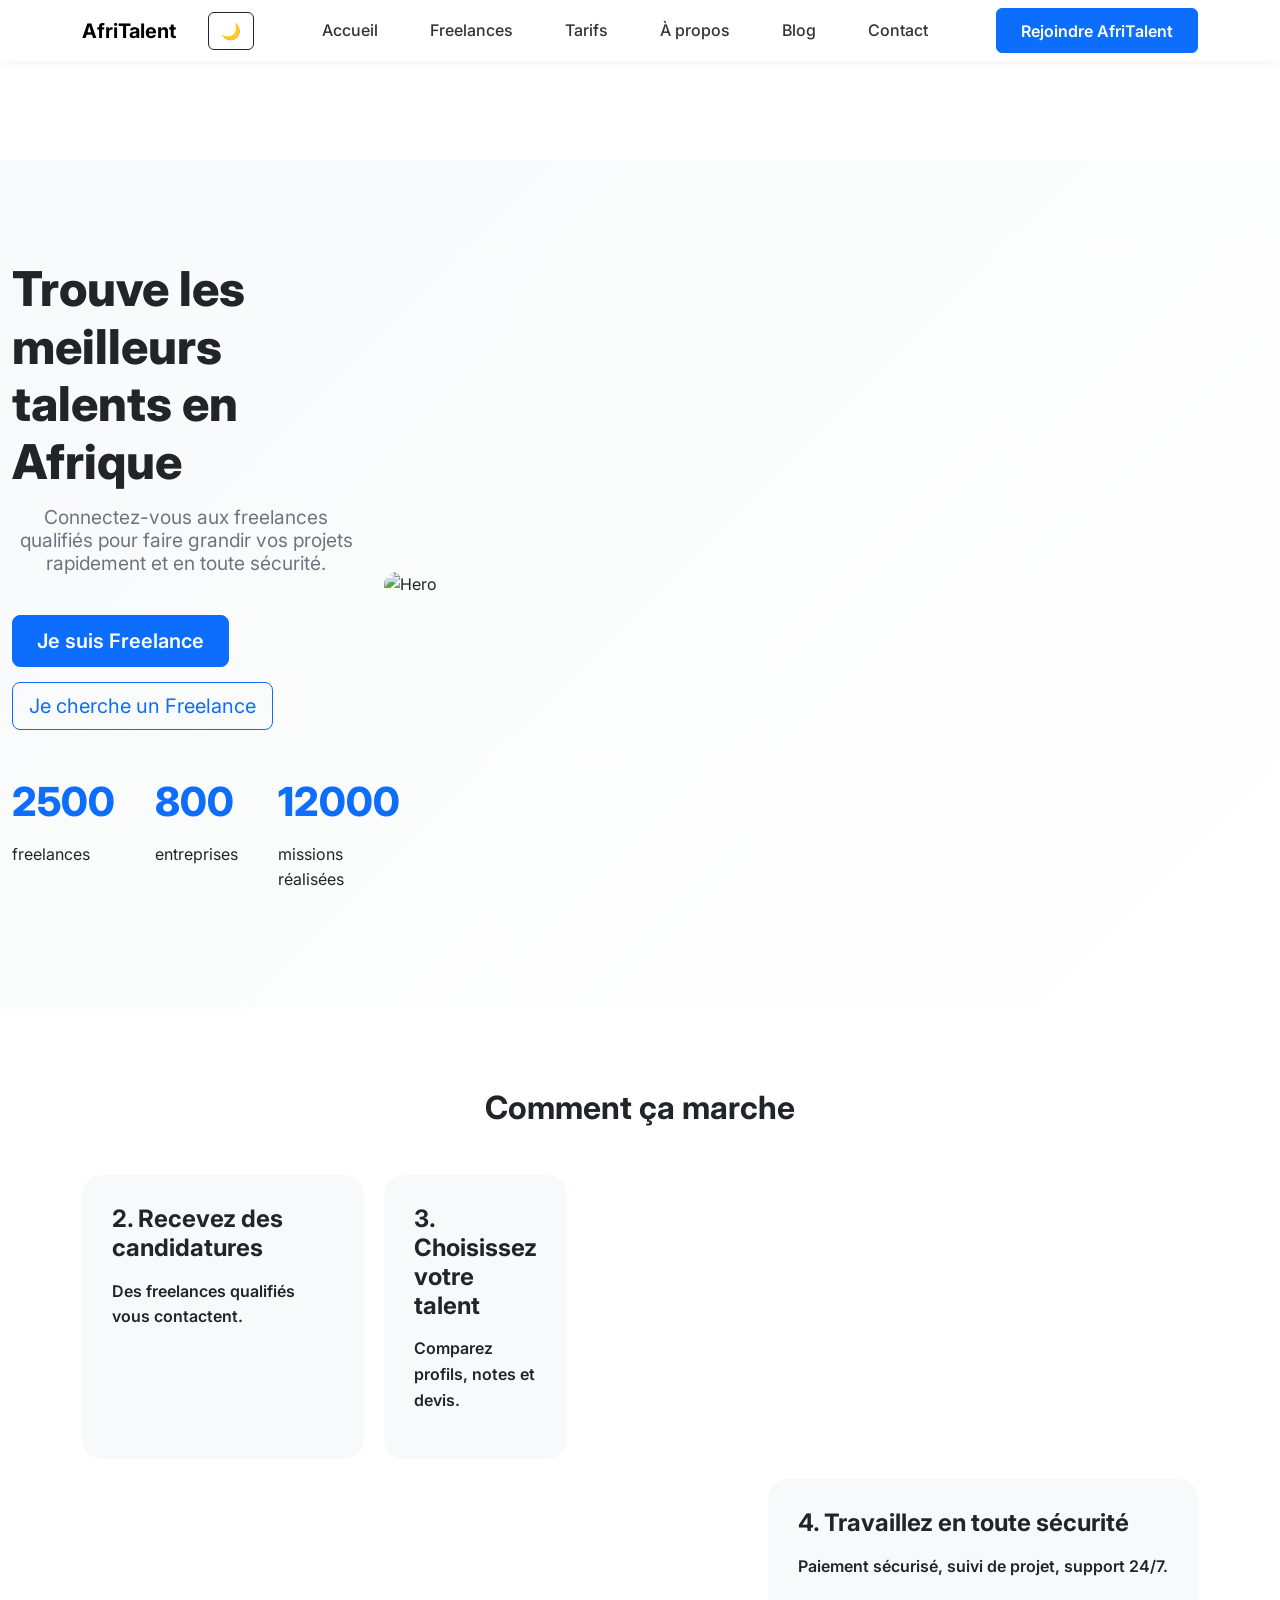
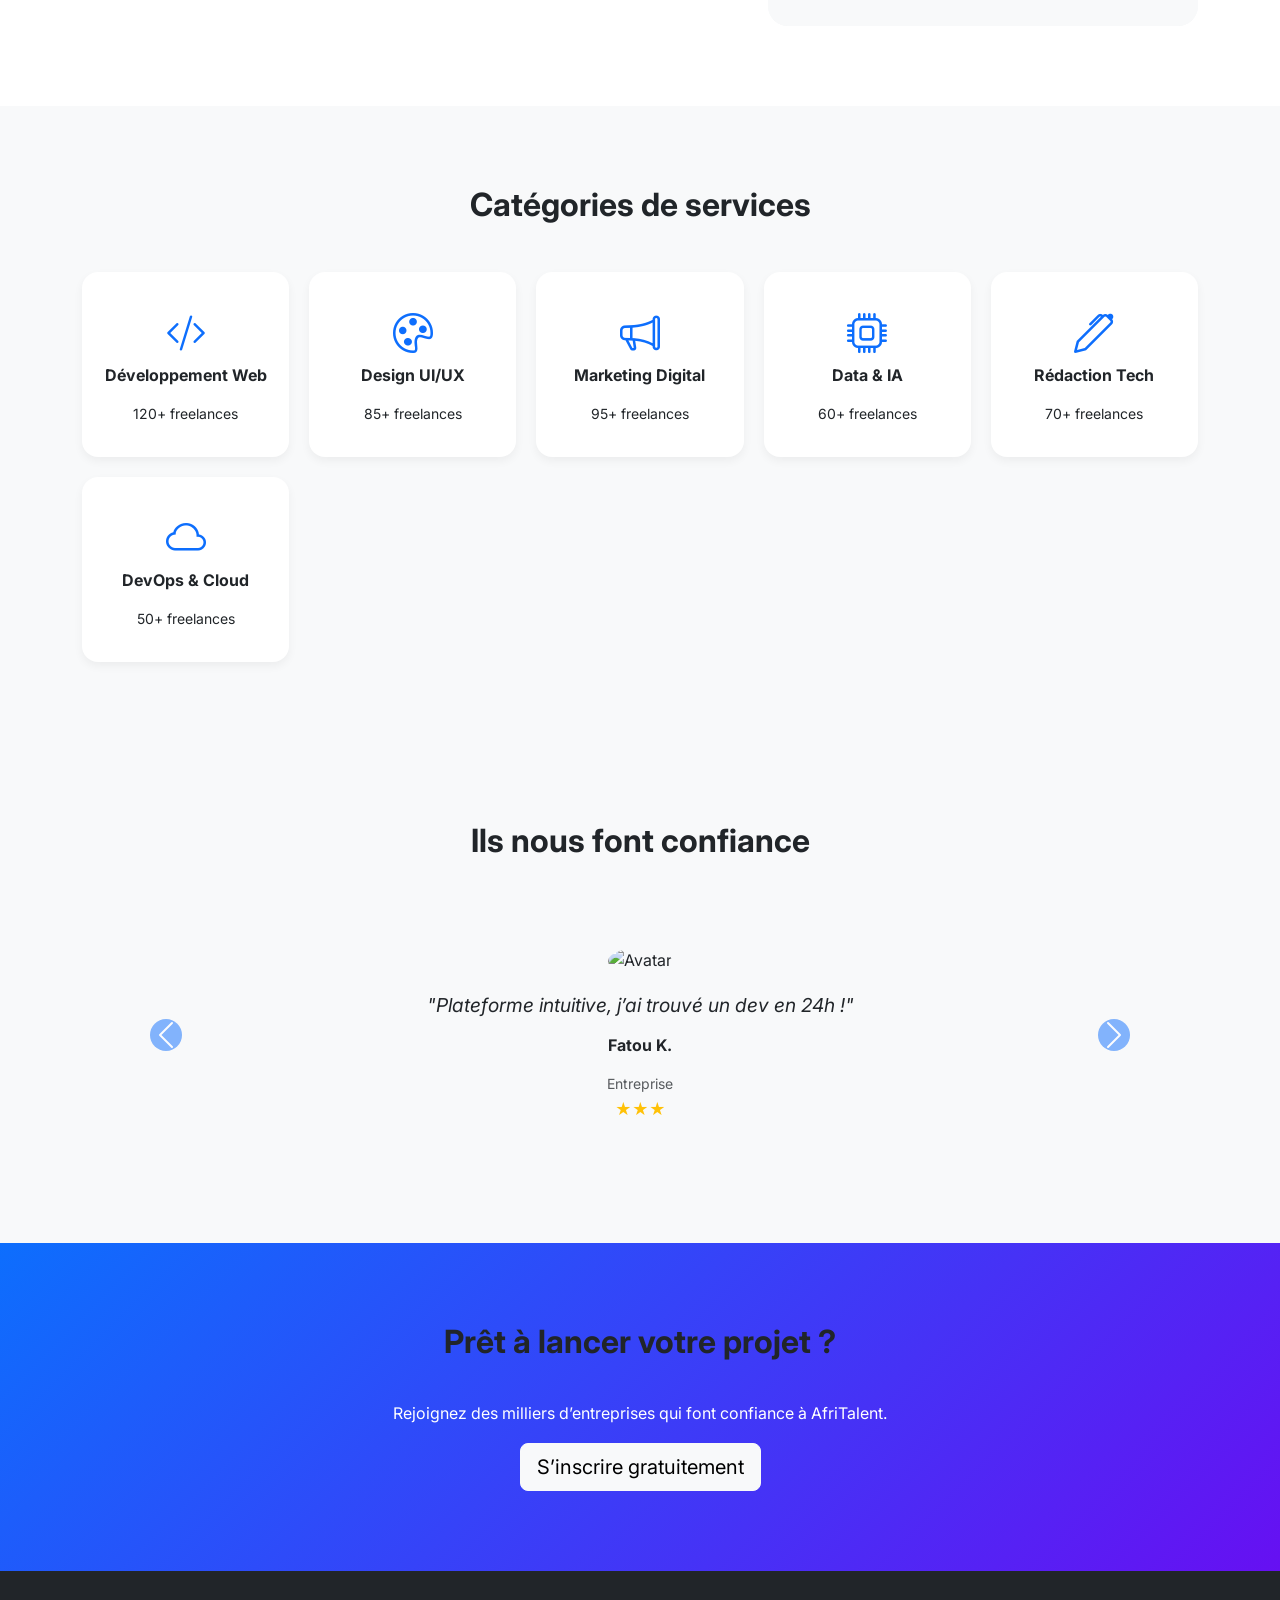
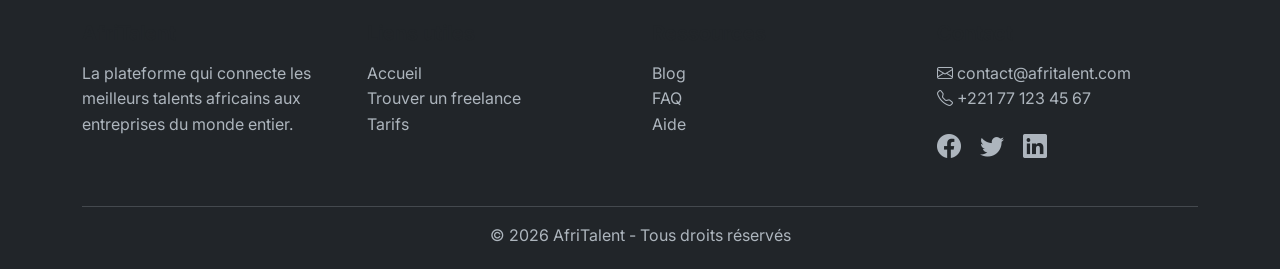
==== commit 7ab3222c: "COMMIT 6: Mode sombre avec localStorage + data-theme dans index.html" ====
--- a/index.html
+++ b/index.html
@@ -19,6 +19,10 @@
         <a class="navbar-brand fw-bold" href="index.html">AfriTalent</a>
         <button class="navbar-toggler" type="button" data-bs-toggle="collapse" data-bs-target="#navbarNav">
           <span class="navbar-toggler-icon"></span>
+         -->
+<button id="theme-toggle" class="btn btn-outline-dark ms-3">🌙</button>
+
+<div class="collapse navbar-collapse" id="navbarNav"> 
         </button>
         <div class="collapse navbar-collapse" id="navbarNav">
           <ul class="navbar-nav mx-auto">
@@ -224,5 +228,7 @@
   </footer>
 
   <script src="https://cdn.jsdelivr.net/npm/bootstrap@5.3.3/dist/js/bootstrap.bundle.min.js"></script>
+  <script src="Js/main.js"></script>
 </body>
-</html>+</html>
+
--- a/css/style.css
+++ b/css/style.css
@@ -463,4 +463,40 @@
     grid-template-columns: 1fr;
     grid-template-areas: none;
   }
-}+}
+
+
+
+
+
+
+/* Mobile : max 768px */
+@media (max-width: 768px) {
+  .hero-section { text-align: center; padding: 60px 0; }
+  .hero-section h1 { font-size: 2rem; }
+  .bento-grid { grid-template-columns: 1fr; }
+  .stats-row { flex-direction: column; gap: 20px; text-align: center; }
+  .services-grid { grid-template-columns: 1fr; }
+}
+
+/* Très petit mobile : max 375px */
+@media (max-width: 375px) {
+  .hero-section h1 { font-size: 1.8rem; }
+  .btn-lg { width: 100%; }
+  .hero-cta { flex-direction: column; }
+}
+
+
+
+
+
+html[data-theme="dark"] body,
+html[data-theme="dark"] * {
+  background: #000 !important;
+  color: #e0e0e0 !important;
+}
+
+html[data-theme="dark"] .card,
+html[data-theme="dark"] [class*="bg-"] {
+  background: #121212 !important;
+}
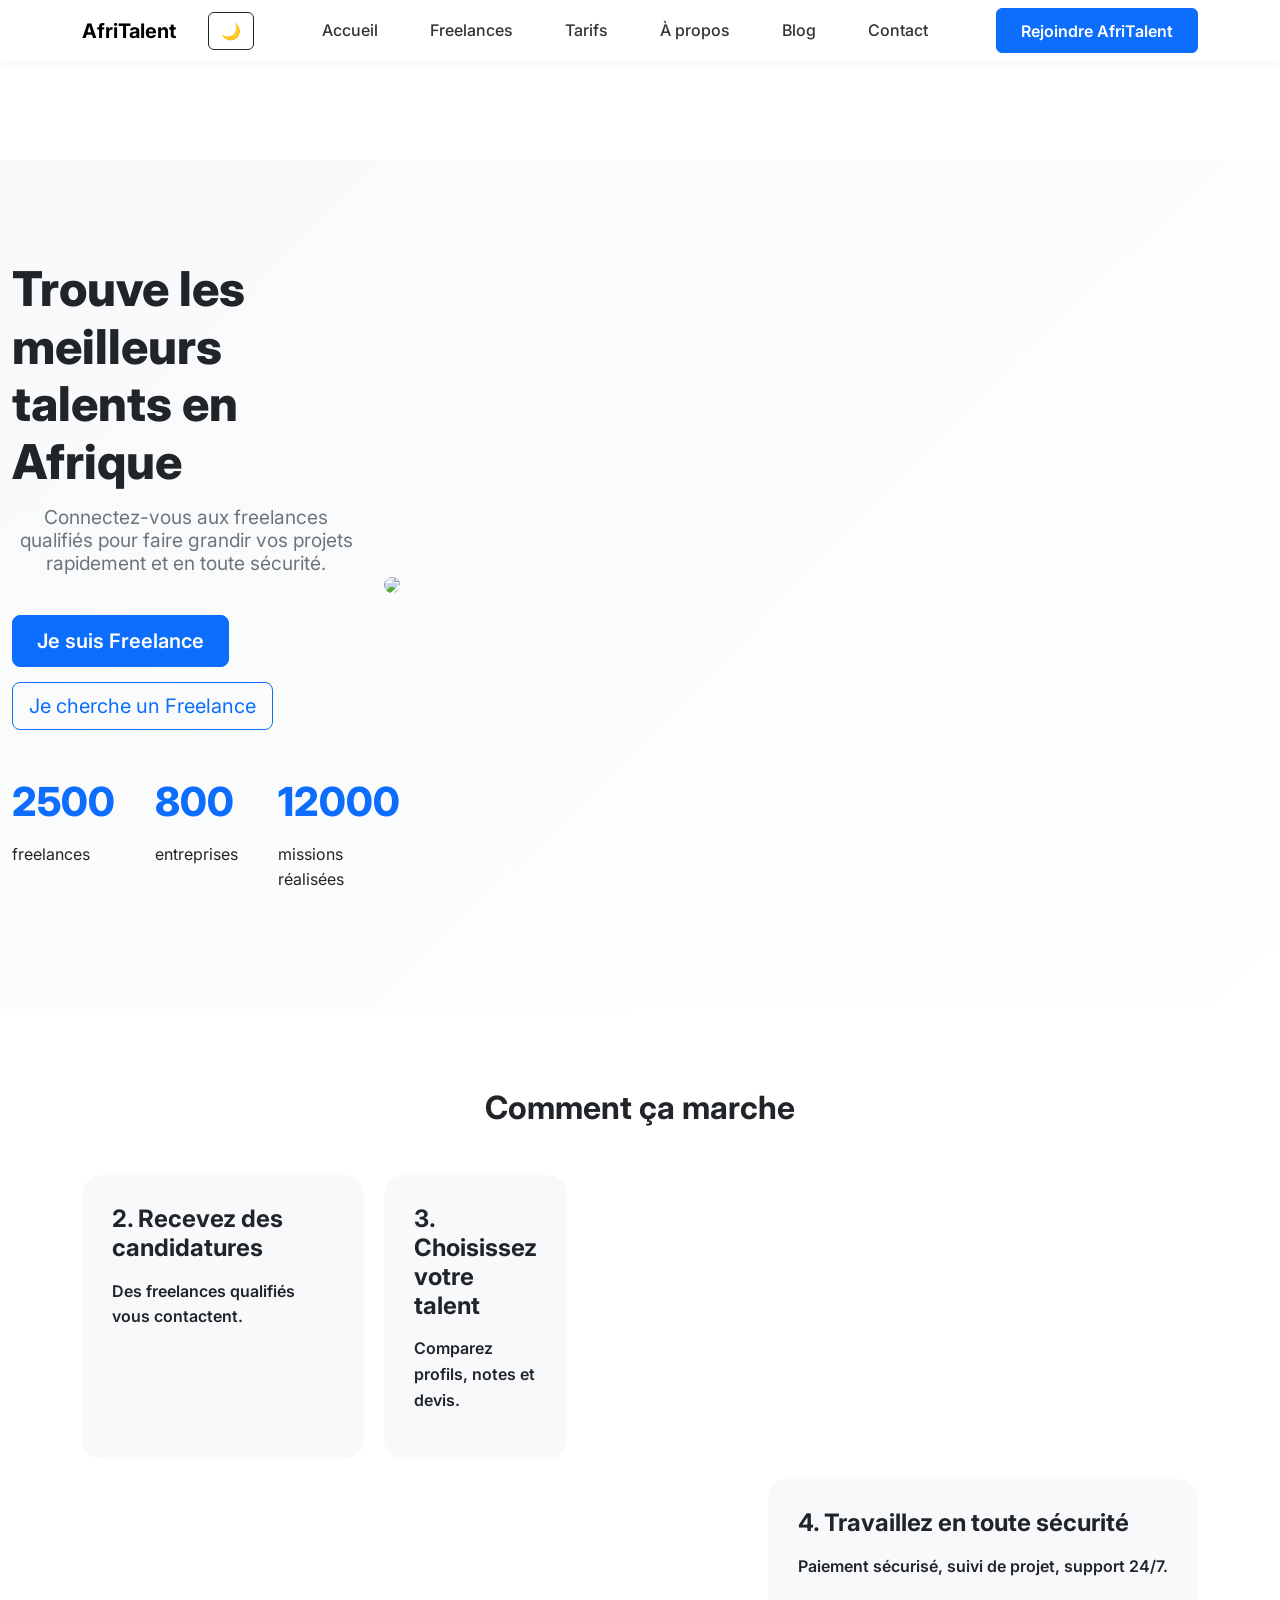
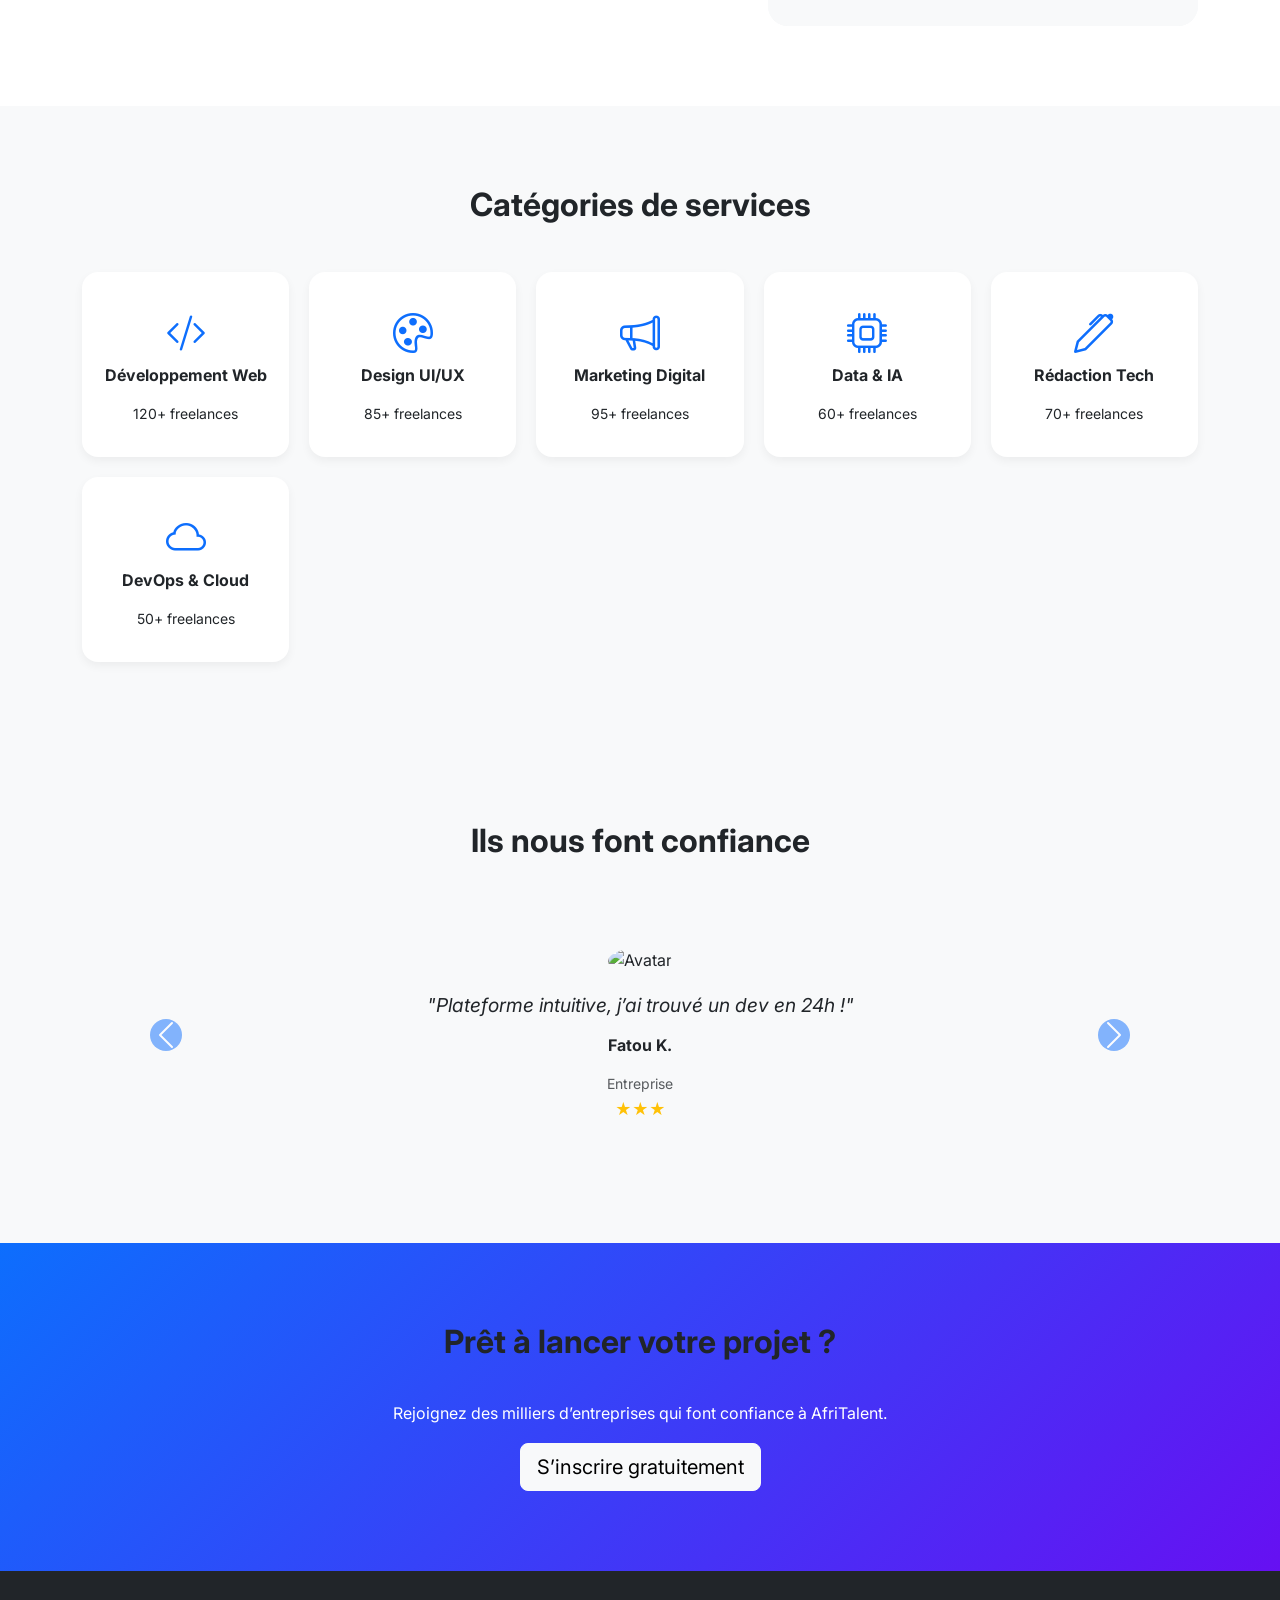
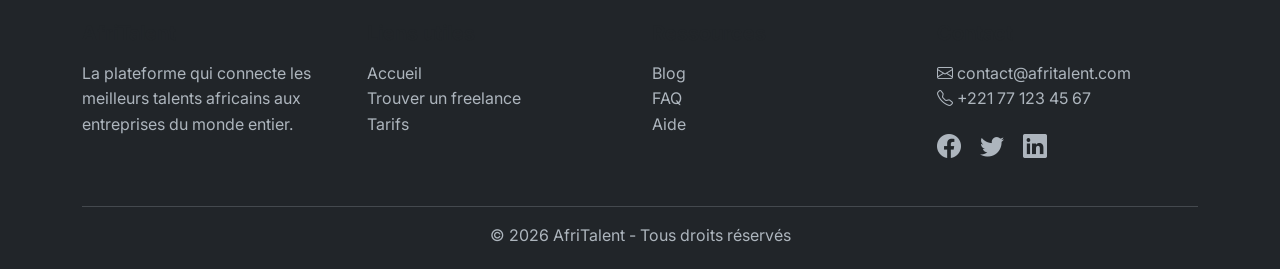
==== commit e749a90e: "Déploiement : GitHub Pages activé, README finalisé et présentation PowerPoint ajoutée" ====
--- a/index.html
+++ b/index.html
@@ -21,7 +21,6 @@
           <span class="navbar-toggler-icon"></span>
          -->
 <button id="theme-toggle" class="btn btn-outline-dark ms-3">🌙</button>
-
 <div class="collapse navbar-collapse" id="navbarNav"> 
         </button>
         <div class="collapse navbar-collapse" id="navbarNav">
@@ -41,7 +40,7 @@
 
   <main>
     <!-- HERO -->
-    <section class="hero-section">
+    <section class="hero-section ">
       <div class="container">
         <div class="row align-items-center">
           <div class="col-lg-6">
@@ -67,14 +66,14 @@
             </div>
           </div>
           <div class="col-lg-6">
-            <img src="img/logo-afritalent.png" alt="Hero" class="img-fluid rounded-4">
+            <img src="c:\Users\admin\Downloads\WhatsApp Image 2026-06-13 at 20.34.57.jpeg">
           </div>
         </div>
       </div>
     </section>
 
     <!-- COMMENT ÇA MARCHE -->
-    <section class="bento-section">
+    <section class="bento-section ">
       <div class="container">
         <h2 class="text-center mb-5">Comment ça marche</h2>
         <div class="bento-grid">
@@ -99,7 +98,7 @@
     </section>
 
     <!-- SERVICES -->
-    <section class="services-section">
+    <section class="services-section ">
       <div class="container">
         <h2 class="text-center mb-5">Catégories de services</h2>
         <div class="services-grid">
@@ -138,7 +137,7 @@
     </section>
 
     <!-- TEMOIGNAGES -->
-    <section class="testimonial-section">
+    <section class="testimonial-section ">
       <div class="container">
         <h2 class="text-center mb-5">Ils nous font confiance</h2>
         <div id="testimonialCarousel" class="carousel slide" data-bs-ride="carousel">
@@ -176,7 +175,7 @@
     </section>
 
     <!-- CTA -->
-    <section class="cta-section">
+    <section class="cta-section ">
       <div class="container">
         <h2>Prêt à lancer votre projet ?</h2>
         <p>Rejoignez des milliers d’entreprises qui font confiance à AfriTalent.</p>
@@ -186,7 +185,7 @@
   </main>
 
   <!-- FOOTER -->
-  <footer class="footer-section">
+  <footer class="footer-section ">
     <div class="container">
       <div class="row">
         <div class="col-md-3 mb-4">
--- a/css/style.css
+++ b/css/style.css
@@ -362,6 +362,12 @@
   color: #0d6efd;
 }
 
+.hero div:last-child {
+  display: flex;
+  justify-content: center;
+  align-items: center;
+}
+
 /* BENTO GRID */
 .bento-section {
   padding: 80px 0;
@@ -500,3 +506,21 @@
 html[data-theme="dark"] [class*="bg-"] {
   background: #121212 !important;
 }
+
+
+.section {
+  opacity: 0;
+  transform: translateY(30px);
+  transition: opacity 0.6s ease-out, transform 0.6s ease-out;
+}
+
+.section.visible {
+  opacity: 1;
+  transform: translateY(0);
+}
+
+
+img[src*="AfriTalent"] {
+  display: block !important;
+  margin: 0 auto !important;
+}
